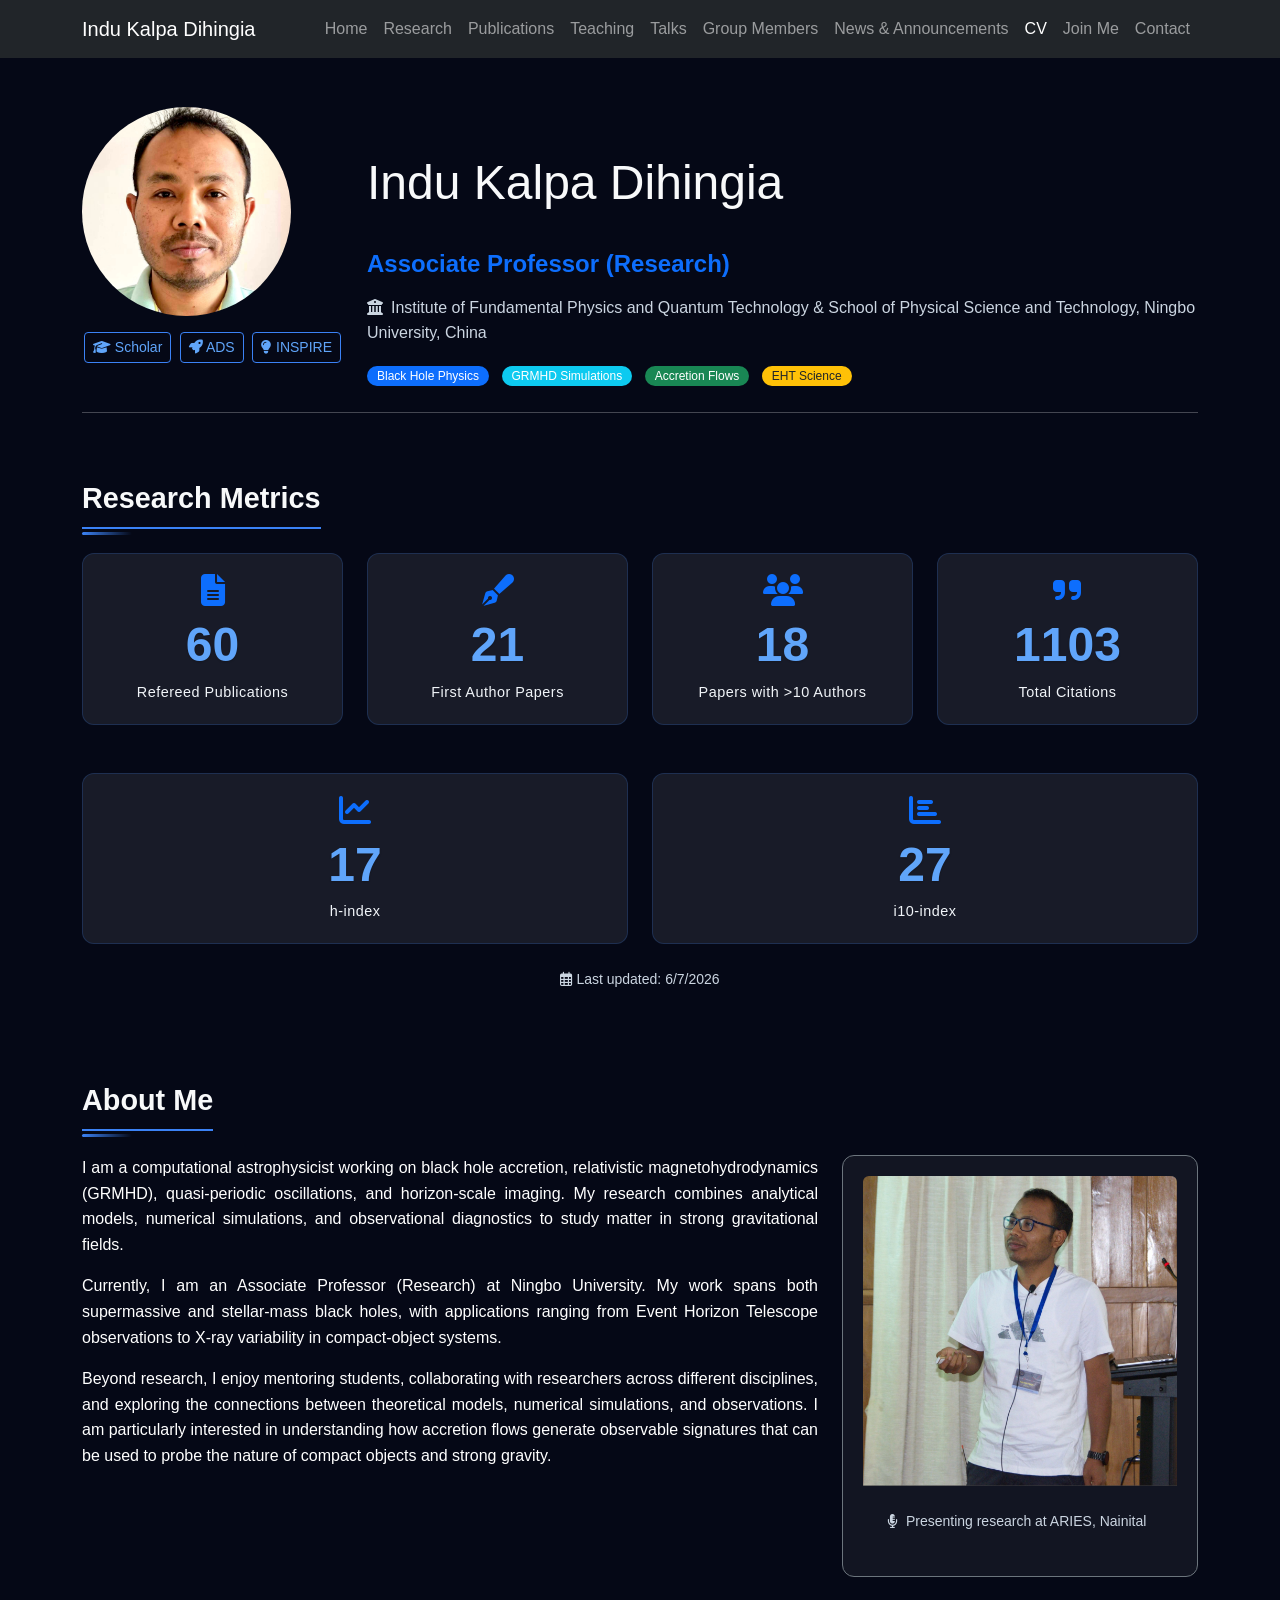
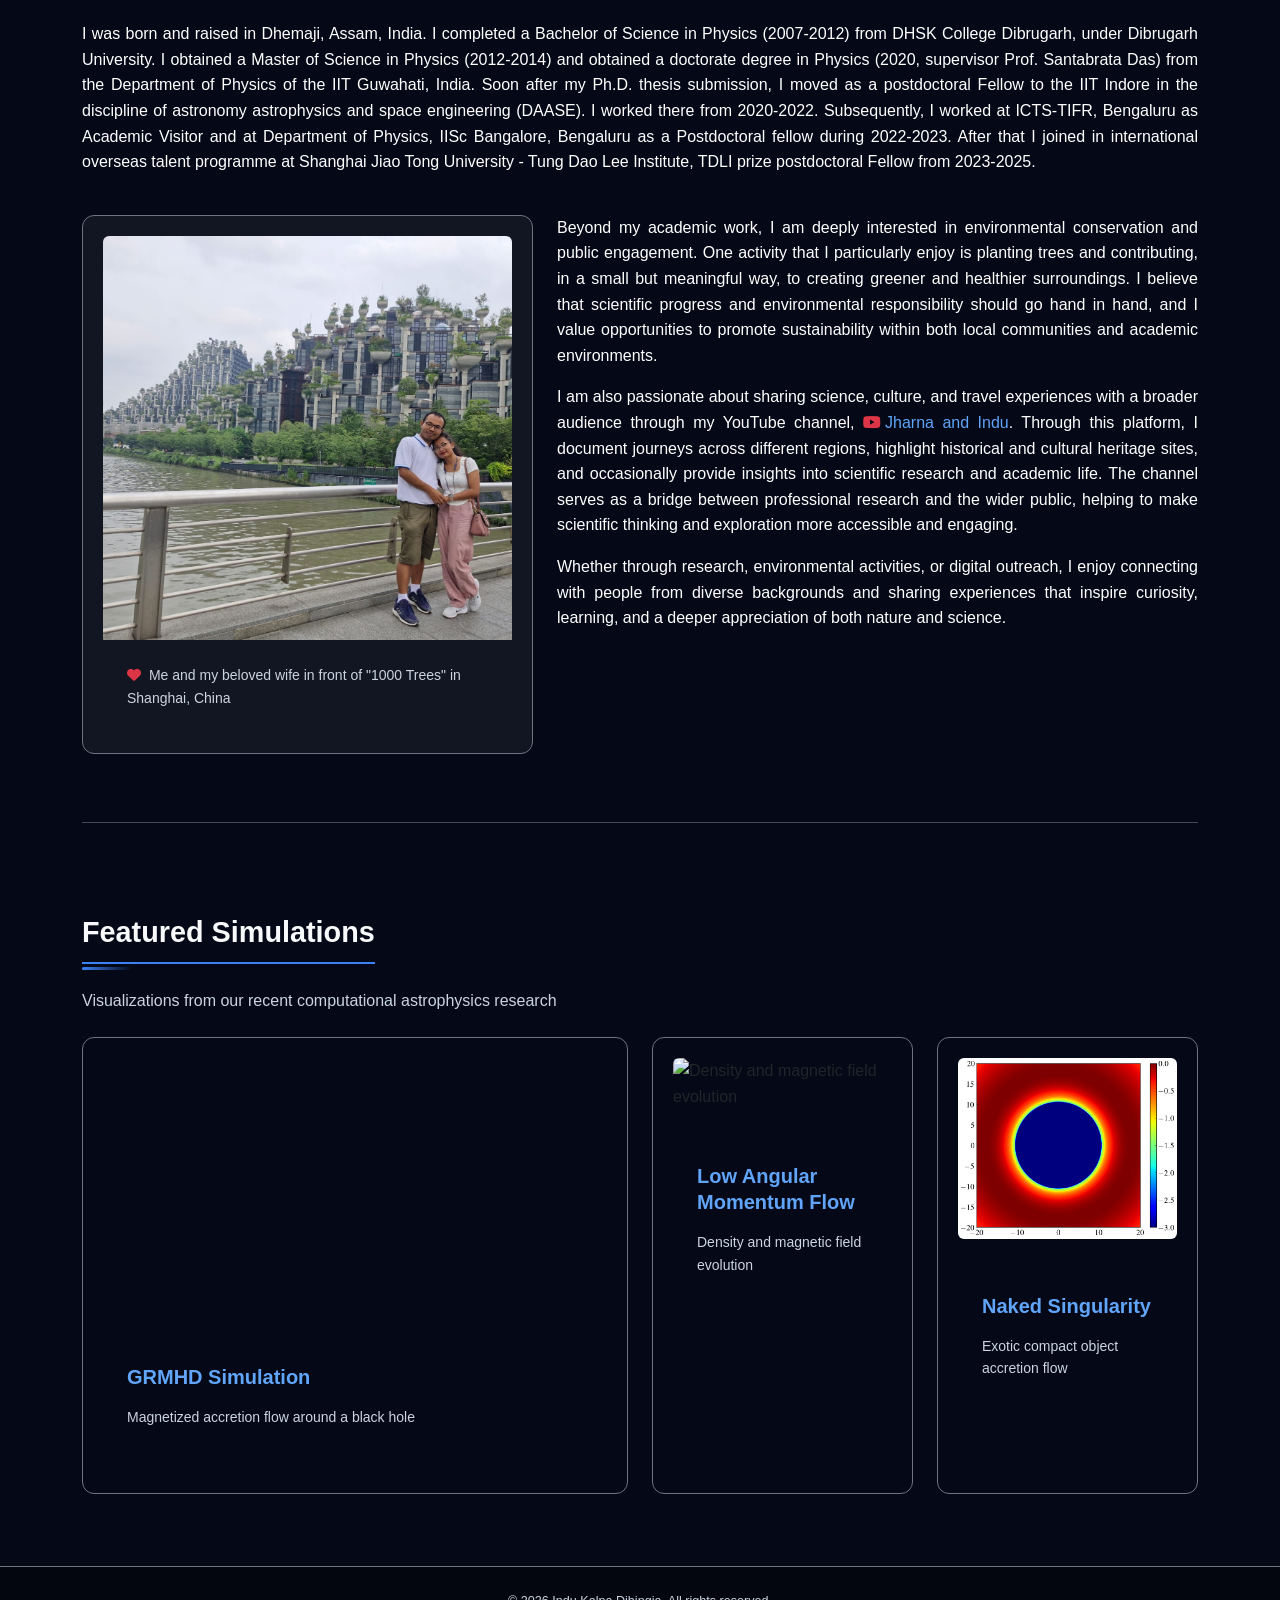
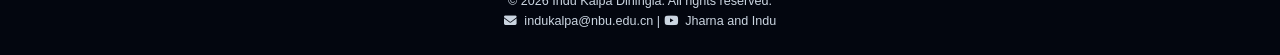
==== index.html @ 4abbda61 "search engines" ====
<!doctype html>
<html lang="en">
    <head>
        <meta charset='utf-8'>
        <meta name='viewport' content='width=device-width,initial-scale=1'>
        <meta name='description' content='Indu Kalpa Dihingia - Associate Professor (Research) at Ningbo University, specializing in black hole accretion, GRMHD simulations, and high-energy astrophysics'>
        <meta name='keywords' content='astrophysics, black holes, GRMHD, accretion, simulations, Ningbo University'>
        <meta name='author' content='Indu Kalpa Dihingia'>
        
        <!-- SEO tags -->
        <meta name="robots" content="index, follow">
        <link rel="canonical" href="https://ikd4638.github.io/">
        
        <link href='https://cdn.jsdelivr.net/npm/bootstrap@5.3.3/dist/css/bootstrap.min.css' rel='stylesheet'>
        <link rel='stylesheet' href='https://cdnjs.cloudflare.com/ajax/libs/font-awesome/6.7.2/css/all.min.css'>
        <link rel='stylesheet' href='css/style.css'>
        <title>Indu Kalpa Dihingia | Astrophysicist</title>
    </head>
<body>

<nav class="navbar navbar-expand-lg navbar-dark bg-dark sticky-top">
    <div class="container">
        <a class="navbar-brand" href="index.html">Indu Kalpa Dihingia</a>
        <button class="navbar-toggler" type="button" data-bs-toggle="collapse" data-bs-target="#navbarNav">
            <span class="navbar-toggler-icon"></span>
        </button>
        <div class="collapse navbar-collapse" id="navbarNav">
            <ul class="navbar-nav ms-auto">
                <li class="nav-item"><a class="nav-link" href="index.html">Home</a></li>
                <li class="nav-item"><a class="nav-link" href="research.html">Research</a></li>
                <li class="nav-item"><a class="nav-link" href="publications.html">Publications</a></li>
                <li class="nav-item"><a class="nav-link" href="teaching.html">Teaching</a></li>
                <li class="nav-item"><a class="nav-link" href="talks.html">Talks</a></li>
                <li class="nav-item"><a class="nav-link" href="group.html">Group Members</a></li>
                <li class="nav-item"><a class="nav-link" href="news.html">News & Announcements</a></li>
                <li class="nav-item"><a class="nav-link active" href="cv.html">CV</a></li>
                <li class="nav-item"><a class="nav-link" href="join.html">Join Me</a></li>
                <li class="nav-item"><a class="nav-link" href="contact.html">Contact</a></li>
            </ul>
        </div>
    </div>
</nav>

<div class="container py-4">
    <!-- Hero/Profile section with improved layout -->
    <div class="row align-items-center g-4">
        <div class="col-lg-3 text-center">
            <img src="images/DP.png" class="img-fluid rounded-circle profile-photo" alt="Indu Kalpa Dihingia">
            <div class="mt-3">
                <a href="https://scholar.google.com/citations?user=0T0tQPYAAAAJ&hl=en" class="btn btn-sm btn-outline-primary me-1" target="_blank">
                    <i class="fas fa-graduation-cap"></i> Scholar
                </a>
                <a href="https://ui.adsabs.harvard.edu/search/fq=%7B!type%3Daqp%20v%3D%24fq_database%7D&fq_database=database%3A%20astronomy&q=author%3A(%22Dihingia%22)&sort=date%20desc%2C%20bibcode%20desc&p_=0" class="btn btn-sm btn-outline-primary me-1" target="_blank">
                    <i class="fas fa-rocket"></i> ADS
                </a>
                <a href="https://inspirehep.net/authors/1900656" class="btn btn-sm btn-outline-primary" target="_blank">
                    <i class="fas fa-lightbulb"></i> INSPIRE
                </a>
            </div>
        </div>
        <div class="col-lg-9">
            <h1 class="display-5">Indu Kalpa Dihingia</h1>
            <h4 class="text-primary mb-3">Associate Professor (Research)</h4>
            <p class="text-muted">
                <i class="fas fa-university me-2"></i>Institute of Fundamental Physics and Quantum Technology & School of Physical Science and Technology, Ningbo University, China
            </p>
            <div class="mt-3">
                <span class="badge bg-primary me-2">Black Hole Physics</span>
                <span class="badge bg-info me-2">GRMHD Simulations</span>
                <span class="badge bg-success me-2">Accretion Flows</span>
                <span class="badge bg-warning text-dark">EHT Science</span>
            </div>
        </div>
    </div>
    
    <hr class="my-4">

    <!-- Research Metrics Section - Professional Cards -->
    <h2 class="section-title">Research Metrics</h2>
    
    <div class="row g-4 mb-5">
        <div class="col-md-6 col-lg-3">
            <div class="metric-card text-center">
                <i class="fas fa-file-alt fa-2x text-primary mb-2"></i>
                <h3 id="pubs" class="mb-1">--</h3>
                <p class="text-muted mb-0">Refereed Publications</p>
            </div>
        </div>
        <div class="col-md-6 col-lg-3">
            <div class="metric-card text-center">
                <i class="fas fa-pen-fancy fa-2x text-primary mb-2"></i>
                <h3 id="firstauthor" class="mb-1">--</h3>
                <p class="text-muted mb-0">First Author Papers</p>
            </div>
        </div>
        <div class="col-md-6 col-lg-3">
            <div class="metric-card text-center">
                <i class="fas fa-users fa-2x text-primary mb-2"></i>
                <h3 id="manyauthors" class="mb-1">--</h3>
                <p class="text-muted mb-0">Papers with &gt;10 Authors</p>
            </div>
        </div>
        <div class="col-md-6 col-lg-3">
            <div class="metric-card text-center">
                <i class="fas fa-quote-right fa-2x text-primary mb-2"></i>
                <h3 id="citations" class="mb-1">--</h3>
                <p class="text-muted mb-0">Total Citations</p>
            </div>
        </div>
    </div>
    
    <div class="row g-4 mb-4">
        <div class="col-md-6">
            <div class="metric-card text-center">
                <i class="fas fa-chart-line fa-2x text-primary mb-2"></i>
                <h3 id="hindex" class="mb-1">--</h3>
                <p class="text-muted mb-0">h-index</p>
            </div>
        </div>
        <div class="col-md-6">
            <div class="metric-card text-center">
                <i class="fas fa-chart-bar fa-2x text-primary mb-2"></i>
                <h3 id="i10index" class="mb-1">--</h3>
                <p class="text-muted mb-0">i10-index</p>
            </div>
        </div>
    </div>

    <p class="text-center text-muted small mb-5">
        <i class="far fa-calendar-alt me-1"></i>Last updated: <span id="lastupdated">--</span>
    </p>

    <!-- About Me Section - Enhanced -->
    <section class="mt-5">
        <h2 class="section-title">About Me</h2>

        <div class="row g-4 align-items-start">
            <div class="col-lg-8">
                <div class="about-text">
                    <p>
                        I am a computational astrophysicist working on black hole accretion, relativistic magnetohydrodynamics (GRMHD), quasi-periodic oscillations, and horizon-scale imaging. My research combines analytical models, numerical simulations, and observational diagnostics to study matter in strong gravitational fields.
                    </p>
                    <p>
                        Currently, I am an Associate Professor (Research) at Ningbo University. My work spans both supermassive and stellar-mass black holes, with applications ranging from Event Horizon Telescope observations to X-ray variability in compact-object systems.
                    </p>
                    <p>
                        Beyond research, I enjoy mentoring students, collaborating with researchers across different disciplines, and exploring the connections between theoretical models, numerical simulations, and observations. I am particularly interested in understanding how accretion flows generate observable signatures that can be used to probe the nature of compact objects and strong gravity.
                    </p>
                </div>
            </div>
            <div class="col-lg-4">
                <div class="card border-secondary h-100">
                    <img src="images/About-me-1.png" class="card-img-top rounded-top" alt="Presenting research at ARIES, Nainital" style="border-radius: 12px 12px 0 0;">
                    <div class="card-body">
                        <p class="card-text small text-muted mb-0">
                            <i class="fas fa-microphone-alt me-1"></i> Presenting research at ARIES, Nainital
                        </p>
                    </div>
                </div>
            </div>
        </div>

        <div class="about-text mt-4">
            <p>
                I was born and raised in Dhemaji, Assam, India. I completed a Bachelor of Science in Physics (2007-2012) from DHSK College Dibrugarh, under Dibrugarh University. I obtained a Master of Science in Physics (2012-2014) and obtained a doctorate degree in Physics (2020, supervisor Prof. Santabrata Das) from the Department of Physics of the IIT Guwahati, India.
                Soon after my Ph.D. thesis submission, I moved as a postdoctoral Fellow to the IIT Indore in the discipline of astronomy astrophysics and space engineering (DAASE). I worked there from 2020-2022. Subsequently, I worked at ICTS-TIFR, Bengaluru as Academic Visitor and at Department of Physics, IISc Bangalore, Bengaluru as a Postdoctoral fellow during 2022-2023.
                After that I joined in international overseas talent programme at Shanghai Jiao Tong University - Tung Dao Lee Institute, TDLI prize postdoctoral Fellow from 2023-2025.
            </p>
        </div>

        <div class="row g-4 align-items-start mt-3">
            <div class="col-lg-5">
                <div class="card border-secondary">
                    <img src="images/About-me-2.jpeg" class="card-img-top rounded-top" alt="Me and my Ex. Girlfriend in Shanghai" style="border-radius: 12px 12px 0 0;">
                    <div class="card-body">
                        <p class="card-text small text-muted mb-0">
                            <i class="fas fa-heart text-danger me-1"></i> Me and my beloved wife in front of "1000 Trees" in Shanghai, China
                        </p>
                    </div>
                </div>
            </div>
            <div class="col-lg-7">
                <div class="about-text">
                    <p>
                        Beyond my academic work, I am deeply interested in environmental conservation and public engagement. One activity that I particularly enjoy is planting trees and contributing, in a small but meaningful way, to creating greener and healthier surroundings. I believe that scientific progress and environmental responsibility should go hand in hand, and I value opportunities to promote sustainability within both local communities and academic environments.
                    </p>
                    <p>
                        I am also passionate about sharing science, culture, and travel experiences with a broader audience through my YouTube channel, <a href="https://www.youtube.com/@jharnakalpa" target="_blank" class="text-decoration-none"><i class="fab fa-youtube text-danger me-1"></i>Jharna and Indu</a>.
                        Through this platform, I document journeys across different regions, highlight historical and cultural heritage sites, and occasionally provide insights into scientific research and academic life. The channel serves as a bridge between professional research and the wider public, helping to make scientific thinking and exploration more accessible and engaging.
                    </p>
                    <p>
                    Whether through research, environmental activities, or digital outreach, I enjoy connecting with people from diverse backgrounds and sharing experiences that inspire curiosity, learning, and a deeper appreciation of both nature and science.
                    </p>
                </div>
            </div>
        </div>
        
    </section>

    <hr class="my-5">

    <!-- Featured Simulations Section - Enhanced -->
    <h2 class="section-title">Featured Simulations</h2>
    <p class="text-muted mb-4">Visualizations from our recent computational astrophysics research</p>

    <div class="row g-4">
        <div class="col-lg-6">
            <div class="card bg-transparent border-secondary h-100">
                <video autoplay muted loop playsinline class="card-img-top rounded" style="border-radius: 12px 12px 0 0;">
                    <source src="movies/movie1.mp4" type="video/mp4">
                    Your browser does not support the video tag.
                </video>
                <div class="card-body">
                    <h5 class="card-title text-primary">GRMHD Simulation</h5>
                    <p class="card-text small text-muted">Magnetized accretion flow around a black hole</p>
                </div>
            </div>
        </div>

        <div class="col-lg-3 col-md-6">
            <div class="card bg-transparent border-secondary h-100">
                <img src="movies/movie2.gif" class="card-img-top rounded" alt="Density and magnetic field evolution" style="border-radius: 12px 12px 0 0;">
                <div class="card-body">
                    <h5 class="card-title text-info">Low Angular Momentum Flow</h5>
                    <p class="card-text small text-muted">Density and magnetic field evolution</p>
                </div>
            </div>
        </div>

        <div class="col-lg-3 col-md-6">
            <div class="card bg-transparent border-secondary h-100">
                <img src="movies/movie3.gif" class="card-img-top rounded" alt="Accretion flow around naked singularity" style="border-radius: 12px 12px 0 0;">
                <div class="card-body">
                    <h5 class="card-title text-warning">Naked Singularity</h5>
                    <p class="card-text small text-muted">Exotic compact object accretion flow</p>
                </div>
            </div>
        </div>
    </div>
</div>

<!-- Footer -->
<footer class="text-center py-4 mt-5 border-top border-secondary">
    <div class="container">
        <p class="text-muted small mb-0">
            &copy; <span id="current-year"></span> Indu Kalpa Dihingia. All rights reserved.
        </p>
        <p class="text-muted small mb-0">
            <i class="fas fa-envelope me-1"></i> indukalpa@nbu.edu.cn |
            <i class="fab fa-youtube me-1"></i> <a href="https://www.youtube.com/@jharnakalpa" class="text-muted text-decoration-none" target="_blank">Jharna and Indu</a>
        </p>
    </div>
</footer>

<script src="https://cdn.jsdelivr.net/npm/bootstrap@5.3.3/dist/js/bootstrap.bundle.min.js"></script>
<script src="js/main.js"></script>

<script>
    // Set current year in footer
    document.getElementById('current-year').textContent = new Date().getFullYear();
</script>

</body>
</html>
---- css/style.css ----
/* Base styles */
body {
    background: #050816;
    color: white;
    font-family: -apple-system, BlinkMacSystemFont, 'Segoe UI', Roboto, Oxygen, Ubuntu, sans-serif;
    line-height: 1.6;
    margin: 0;
    padding: 0;
}

/* ============================================ */
/* HOMEPAGE IMPROVEMENTS */
/* ============================================ */

/* Section titles */
.section-title {
    font-size: 1.8rem;
    margin-bottom: 1.5rem;
    position: relative;
    display: inline-block;
}

.section-title:after {
    content: '';
    position: absolute;
    bottom: -8px;
    left: 0;
    width: 50px;
    height: 3px;
    background: linear-gradient(90deg, #3b82f6, transparent);
    border-radius: 3px;
}

/* Sticky navbar */
.sticky-top {
    backdrop-filter: blur(10px);
}

/* Card improvements for homepage */
.card {
    transition: all 0.3s ease;
    overflow: hidden;
}

.card:hover {
    transform: translateY(-5px);
    box-shadow: 0 10px 30px rgba(0, 0, 0, 0.3);
}

.card-img-top {
    transition: transform 0.3s ease;
}

.card:hover .card-img-top {
    transform: scale(1.02);
}

/* Button improvements */
.btn-outline-primary {
    border-color: #3b82f6;
    color: #60a5fa;
}

.btn-outline-primary:hover {
    background-color: #3b82f6;
    border-color: #3b82f6;
    color: white;
}

/* Badge styling */
.badge {
    font-size: 0.75rem;
    padding: 6px 12px;
    border-radius: 20px;
}

/* Footer */
footer {
    background: rgba(0, 0, 0, 0.3);
}

footer a:hover {
    color: #60a5fa !important;
}

/* Improved text justification */
.about-text {
    text-align: justify;
    text-justify: inter-word; /* Better word spacing for justification */
    hyphens: auto; /* Allows hyphenation for better justification */
    word-spacing: normal;
    letter-spacing: normal;
}

/* Alternative: For better readability on web, consider using 'auto' instead of justify */
/* .about-text {
    text-align: left;
    max-width: 65ch;
    margin-left: auto;
    margin-right: auto;
} */

/* Figure captions */
figcaption {
    font-size: 0.9rem;
    color: #d0d0d0;
    font-style: italic;
    text-align: center;
    margin-top: 8px;
}

/* Media elements */
video, img {
    border-radius: 8px;
    max-width: 100%;
    height: auto;
    display: block; /* Prevents inline spacing issues */
}

/* Profile photo */
.profile-photo {
    width: 280px;
    max-width: 80%;
    border-radius: 50%; /* Makes it circular - change to 8px for rounded corners */
    object-fit: cover;
    aspect-ratio: 1 / 1;
}

/* Timeline styles - Enhanced */
.timeline {
    border-left: 3px solid #3b82f6; /* Blue accent instead of gray */
    margin-left: 30px;
    padding-left: 30px;
    position: relative;
}

.timeline-item {
    position: relative;
    margin-bottom: 40px;
}

.timeline-item::before {
    content: "";
    position: absolute;
    left: -39px;
    top: 6px;
    width: 14px;
    height: 14px;
    border-radius: 50%;
    background: #3b82f6; /* Matching accent color */
    border: 2px solid #050816;
    box-shadow: 0 0 0 2px #3b82f6;
    transition: all 0.3s ease;
}

.timeline-item:hover::before {
    transform: scale(1.2);
    background: #60a5fa;
}

.timeline-year {
    font-size: 1.4rem;
    font-weight: bold;
    color: #60a5fa; /* Brighter blue for visibility */
    margin-bottom: 12px;
    font-family: monospace;
}

.timeline-entry {
    margin-bottom: 20px;
    padding: 12px;
    background: rgba(255, 255, 255, 0.03);
    border-radius: 8px;
    transition: all 0.3s ease;
}

.timeline-entry:hover {
    background: rgba(255, 255, 255, 0.06);
    transform: translateX(5px);
}

.timeline-entry em {
    font-size: 1.05rem;
    color: #cbd5e1;
    font-style: italic;
}

.timeline-entry strong {
    display: block;
    color: #f1f5f9;
    font-weight: 600;
    margin-bottom: 5px;
    font-size: 1rem;
}

/* Additional useful styles */

/* Headings */
h1, h2, h3, h4, h5, h6 {
    color: #f8f9fa;
    margin-top: 1.5em;
    margin-bottom: 0.5em;
    font-weight: 600;
    line-height: 1.3;
}

h1 { font-size: 2.5rem; }
h2 {
    font-size: 2rem;
    border-bottom: 2px solid #3b82f6;
    padding-bottom: 10px;
    display: inline-block;
}
h3 { font-size: 1.5rem; }

/* Links */
a {
    color: #60a5fa;
    text-decoration: none;
    transition: color 0.3s ease;
}

a:hover {
    color: #93c5fd;
    text-decoration: underline;
}

/* Buttons */
.button, button {
    background: linear-gradient(135deg, #3b82f6, #2563eb);
    color: white;
    border: none;
    padding: 10px 24px;
    border-radius: 6px;
    cursor: pointer;
    font-size: 1rem;
    font-weight: 500;
    transition: all 0.3s ease;
}

.button:hover, button:hover {
    transform: translateY(-2px);
    box-shadow: 0 4px 12px rgba(59, 130, 246, 0.3);
}

/* Cards / Paper entries */
.card, .paper-entry {
    background: rgba(255, 255, 255, 0.05);
    border-radius: 12px;
    padding: 20px;
    margin-bottom: 20px;
    transition: all 0.3s ease;
    border: 1px solid rgba(255, 255, 255, 0.1);
}

.card:hover, .paper-entry:hover {
    background: rgba(255, 255, 255, 0.08);
    transform: translateY(-3px);
    box-shadow: 0 8px 24px rgba(0, 0, 0, 0.3);
}

/* Grid layouts */
.grid {
    display: grid;
    grid-template-columns: repeat(auto-fit, minmax(300px, 1fr));
    gap: 24px;
    margin: 24px 0;
}

/* Responsive design */
@media (max-width: 768px) {
    body {
        font-size: 16px;
    }
    
    .timeline {
        margin-left: 20px;
        padding-left: 20px;
    }
    
    .timeline-item::before {
        left: -29px;
    }
    
    h1 { font-size: 2rem; }
    h2 { font-size: 1.5rem; }
    h3 { font-size: 1.25rem; }
    
    .grid {
        grid-template-columns: 1fr;
        gap: 16px;
    }
}

/* Code blocks */
code, pre {
    background: rgba(0, 0, 0, 0.3);
    border-radius: 6px;
    font-family: 'Courier New', monospace;
}

pre {
    padding: 16px;
    overflow-x: auto;
}

/* Smooth scrolling */
html {
    scroll-behavior: smooth;
}

/* Selection color */
::selection {
    background: #3b82f6;
    color: white;
}

/* Scrollbar styling */
::-webkit-scrollbar {
    width: 10px;
    height: 10px;
}

::-webkit-scrollbar-track {
    background: #1e293b;
}

::-webkit-scrollbar-thumb {
    background: #3b82f6;
    border-radius: 5px;
}

::-webkit-scrollbar-thumb:hover {
    background: #60a5fa;
}

//* ============================================ */
/* CONTACT PAGE CARD STYLES - OPTIMAL SOLUTION */
/* ============================================ */

/* Card base styling */
.card {
    background: rgba(255, 255, 255, 0.05);
    border: 1px solid rgba(255, 255, 255, 0.1);
    border-radius: 12px;
    transition: transform 0.3s ease, box-shadow 0.3s ease;
}

.card:hover {
    transform: translateY(-5px);
    box-shadow: 0 10px 30px rgba(0, 0, 0, 0.3);
}

/* Card text colors */
.card-body {
    color: #e2e8f0;
    padding: 1.5rem;
}

.card-body strong {
    color: #ffffff;
    font-weight: 600;
}

/* Card titles */
.card-title {
    color: #60a5fa !important;
    margin-bottom: 1rem;
    font-size: 1.25rem;
    font-weight: 600;
}

/* Address styling */
.card-body address {
    color: #e2e8f0;
    font-style: normal;
    line-height: 1.8;
    margin-bottom: 0;
}

/* Email links */
.card-body a:not(.btn) {
    color: #60a5fa;
    word-break: break-all;
    text-decoration: none;
    transition: color 0.3s ease;
}

.card-body a:not(.btn):hover {
    color: #93c5fd;
    text-decoration: underline;
}

/* Alert/office hours styling */
.alert {
    background: rgba(30, 41, 59, 0.5);
    border: 1px solid rgba(59, 130, 246, 0.3);
    border-radius: 12px;
    color: #cbd5e1;
}

.alert h6 {
    color: #60a5fa;
    margin-bottom: 8px;
}

/* Remove bg-dark class interference if accidentally added */
.card.bg-dark,
.card.bg-dark .card-body {
    background: transparent;
}

/* Responsive adjustments */
@media (max-width: 768px) {
    .card-body {
        padding: 1rem;
    }
    
    .card-title {
        font-size: 1.1rem;
    }
}

/* ============================================ */
/* PUBLICATIONS PAGE IMPROVEMENTS */
/* ============================================ */

/* Compact paper entries */
.paper-entry {
    background: rgba(255, 255, 255, 0.03);
    border-radius: 10px;
    padding: 15px 20px;
    margin-bottom: 12px;
    transition: all 0.2s ease;
    border: 1px solid rgba(255, 255, 255, 0.05);
}

.paper-entry:hover {
    background: rgba(255, 255, 255, 0.06);
    transform: translateX(4px);
    border-color: rgba(59, 130, 246, 0.3);
}

/* Badge styling */
.badge {
    font-weight: 500;
    padding: 4px 10px;
    font-size: 0.75rem;
    border-radius: 20px;
}

.badge-primary {
    background: #3b82f6;
}

.badge-info {
    background: #06b6d4;
}

.badge-warning {
    background: #f59e0b;
    color: #1e293b;
}

.badge-success {
    background: #10b981;
}

.badge-secondary {
    background: #475569;
}

/* Metric cards */
.metric-card {
    background: rgba(255, 255, 255, 0.03);
    border-radius: 10px;
    padding: 15px;
    text-align: center;
    transition: all 0.3s ease;
    border: 1px solid rgba(255, 255, 255, 0.05);
}

.metric-card:hover {
    background: rgba(255, 255, 255, 0.06);
    transform: translateY(-3px);
}

.metric-card h3 {
    font-size: 2rem;
    font-weight: bold;
    color: #60a5fa;
    margin-bottom: 5px;
    margin-top: 0;
}

/* Author and journal text */
.authors {
    color: #cbd5e1;
    font-size: 0.9rem;
    line-height: 1.4;
}

.journal {
    color: #94a3b8;
    font-size: 0.85rem;
    font-style: italic;
}

/* Search input */
.form-control:focus {
    border-color: #3b82f6;
    box-shadow: 0 0 0 0.2rem rgba(59, 130, 246, 0.25);
    outline: none;
}

/* Button group improvements */
.btn-group .btn-primary {
    background: rgba(59, 130, 246, 0.2);
    border: 1px solid rgba(59, 130, 246, 0.3);
    color: #60a5fa;
}

.btn-group .btn-primary.active {
    background: #3b82f6;
    border-color: #3b82f6;
    color: white;
}

.btn-group .btn-primary:hover {
    background: #2563eb;
    color: white;
}

.btn-outline-secondary {
    border-color: #475569;
    color: #94a3b8;
}

.btn-outline-secondary.active {
    background: #475569;
    border-color: #475569;
    color: white;
}

.btn-outline-secondary:hover {
    background: #334155;
    border-color: #334155;
    color: white;
}

/* Responsive adjustments */
@media (max-width: 768px) {
    .paper-entry {
        padding: 12px 15px;
    }
    
    .metric-card h3 {
        font-size: 1.5rem;
    }
    
    .btn-group {
        width: 100%;
        margin-bottom: 10px;
    }
    
    .btn-group .btn {
        font-size: 0.8rem;
        padding: 6px 10px;
    }
    
    .paper-entry h5 {
        font-size: 0.95rem;
    }
    
    .authors, .journal {
        font-size: 0.8rem;
    }
}

/* Hover effect for paper titles */
.hover-primary:hover {
    color: #60a5fa !important;
}
/* ============================================ */
/* METRICS CARDS STYLES */
/* ============================================ */

/* Metrics counter styling */
#pubs, #firstauthor, #manyauthors, #citations, #hindex, #i10index {
    font-size: 3rem;
    font-weight: bold;
    color: #60a5fa;
    margin-bottom: 10px;
}

.metric-card {
    text-align: center;
    padding: 20px;
    background: rgba(255, 255, 255, 0.03);
    border-radius: 12px;
    transition: all 0.3s ease;
}

.metric-card:hover {
    background: rgba(255, 255, 255, 0.06);
    transform: translateY(-3px);
}

/* ============================================ */
/* FOOTER STYLES (if needed) */
/* ============================================ */

footer {
    background: rgba(0, 0, 0, 0.3);
    padding: 20px 0;
    margin-top: 40px;
    text-align: center;
    color: #94a3b8;
    font-size: 0.9rem;
}

/* ============================================ */
/* UTILITY CLASSES */
/* ============================================ */

.mt-1 { margin-top: 0.25rem; }
.mt-2 { margin-top: 0.5rem; }
.mt-3 { margin-top: 1rem; }
.mt-4 { margin-top: 1.5rem; }
.mt-5 { margin-top: 2rem; }

.mb-1 { margin-bottom: 0.25rem; }
.mb-2 { margin-bottom: 0.5rem; }
.mb-3 { margin-bottom: 1rem; }
.mb-4 { margin-bottom: 1.5rem; }
.mb-5 { margin-bottom: 2rem; }

.text-center { text-align: center; }
.text-left { text-align: left; }
.text-right { text-align: right; }

.w-100 { width: 100%; }

/* Responsive font sizes for metrics */
@media (max-width: 768px) {
    #pubs, #firstauthor, #manyauthors, #citations, #hindex, #i10index {
        font-size: 2rem;
    }
    
    .btn-outline-primary, .btn-danger {
        font-size: 0.9rem;
        padding: 8px 12px;
    }
    
    .card-title {
        font-size: 1.1rem;
    }
}

/* Print styles (optional) */
@media print {
    body {
        background: white;
        color: black;
    }
    
    .card, .paper-entry {
        background: white;
        border: 1px solid #ddd;
        page-break-inside: avoid;
    }
    
    a {
        color: black;
        text-decoration: underline;
    }
    
    .btn, button {
        display: none;
    }
}
/* ============================================ */
/* METRICS CARDS - OPTIMAL VISIBILITY */
/* ============================================ */
/* This section is safe to add - no conflicts with existing styles */

.metric-card {
    background: rgba(255, 255, 255, 0.08);
    border-radius: 12px;
    padding: 20px 15px;
    text-align: center;
    transition: all 0.3s ease;
    border: 1px solid rgba(59, 130, 246, 0.2);
}

.metric-card:hover {
    background: rgba(255, 255, 255, 0.12);
    transform: translateY(-3px);
    border-color: rgba(59, 130, 246, 0.4);
}

.metric-card h3 {
    font-size: 2.2rem;
    font-weight: bold;
    color: #60a5fa !important;  /* Added !important to override any generic h3 rules */
    margin-bottom: 8px;
    margin-top: 0;
    text-shadow: 0 1px 2px rgba(0,0,0,0.2);
}

.metric-card p {
    color: #f1f5f9 !important;  /* Added !important for guaranteed visibility */
    margin-bottom: 0;
    font-size: 0.9rem;
    font-weight: 500;
    letter-spacing: 0.5px;
}

/* Responsive */
@media (max-width: 768px) {
    .metric-card h3 {
        font-size: 1.6rem;
    }
    .metric-card p {
        font-size: 0.8rem;
    }
}
.text-muted {
    color: #cbd5e1 !important;
}
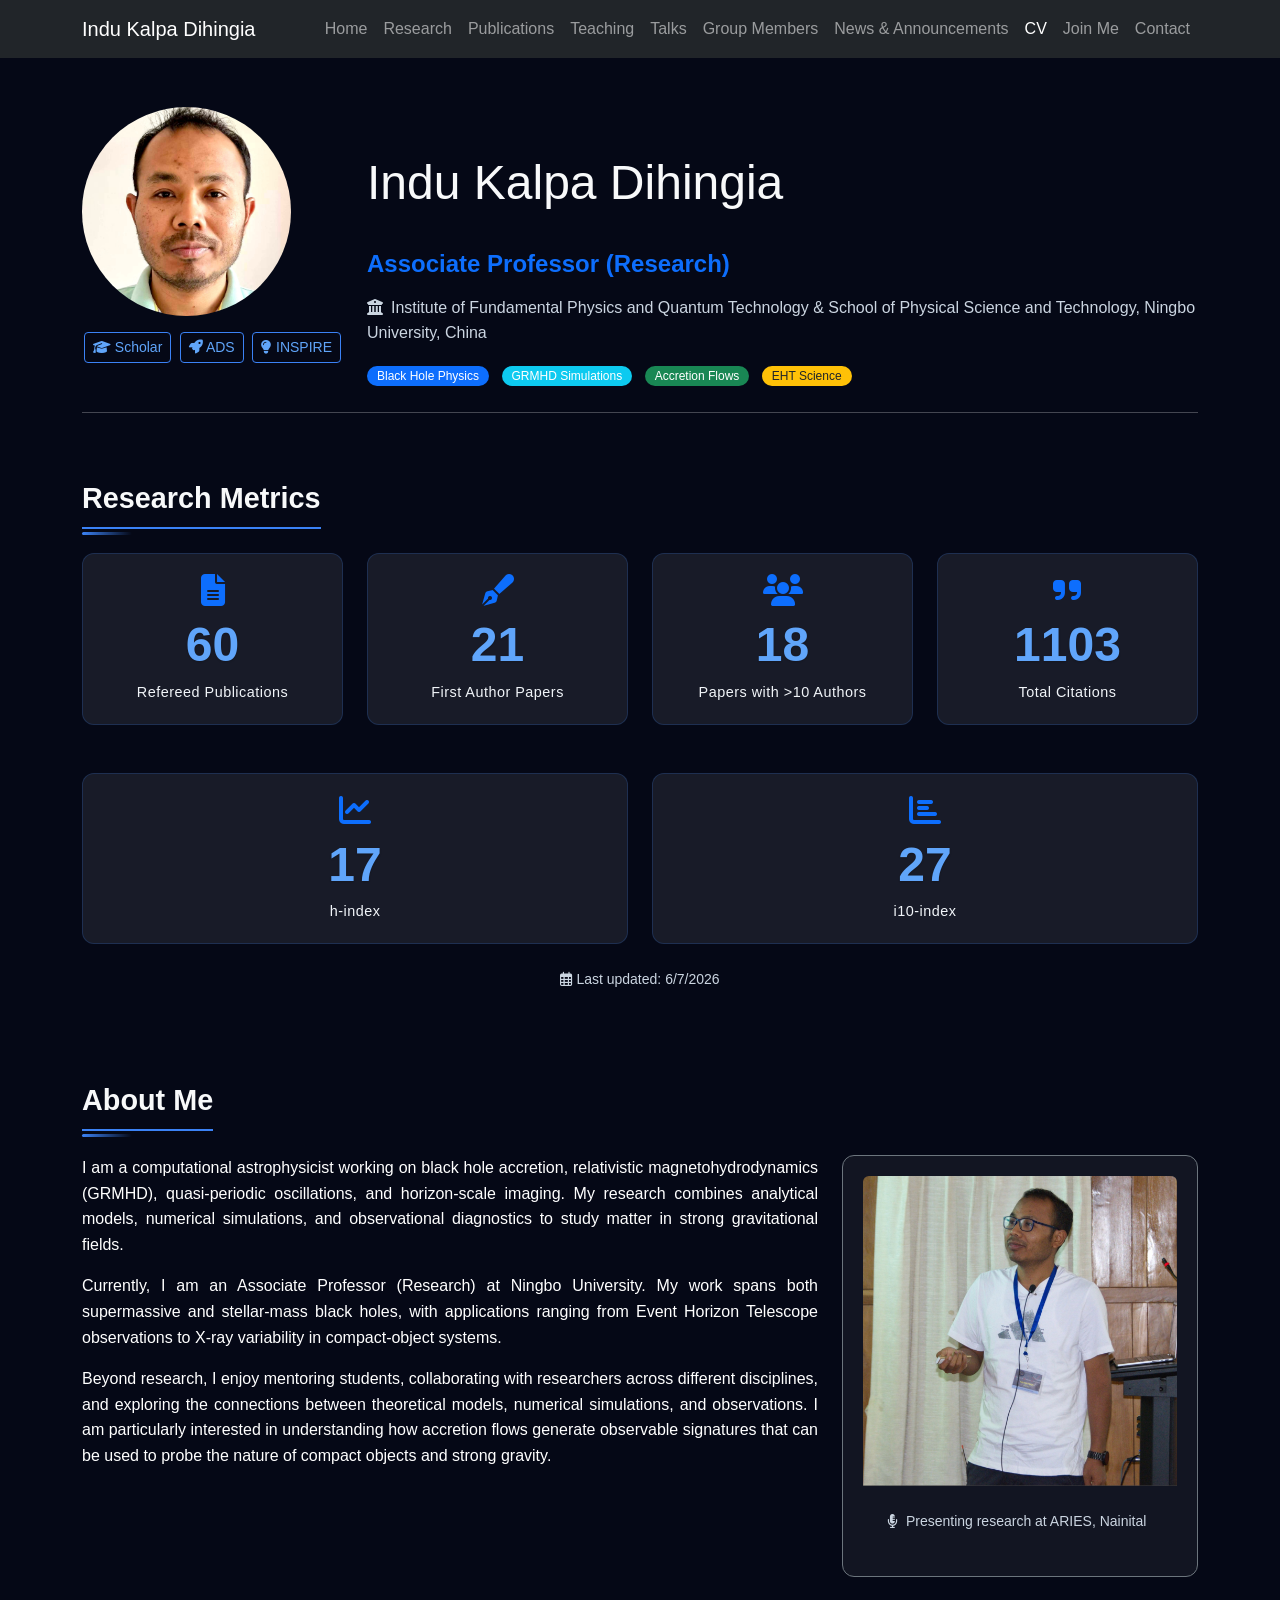
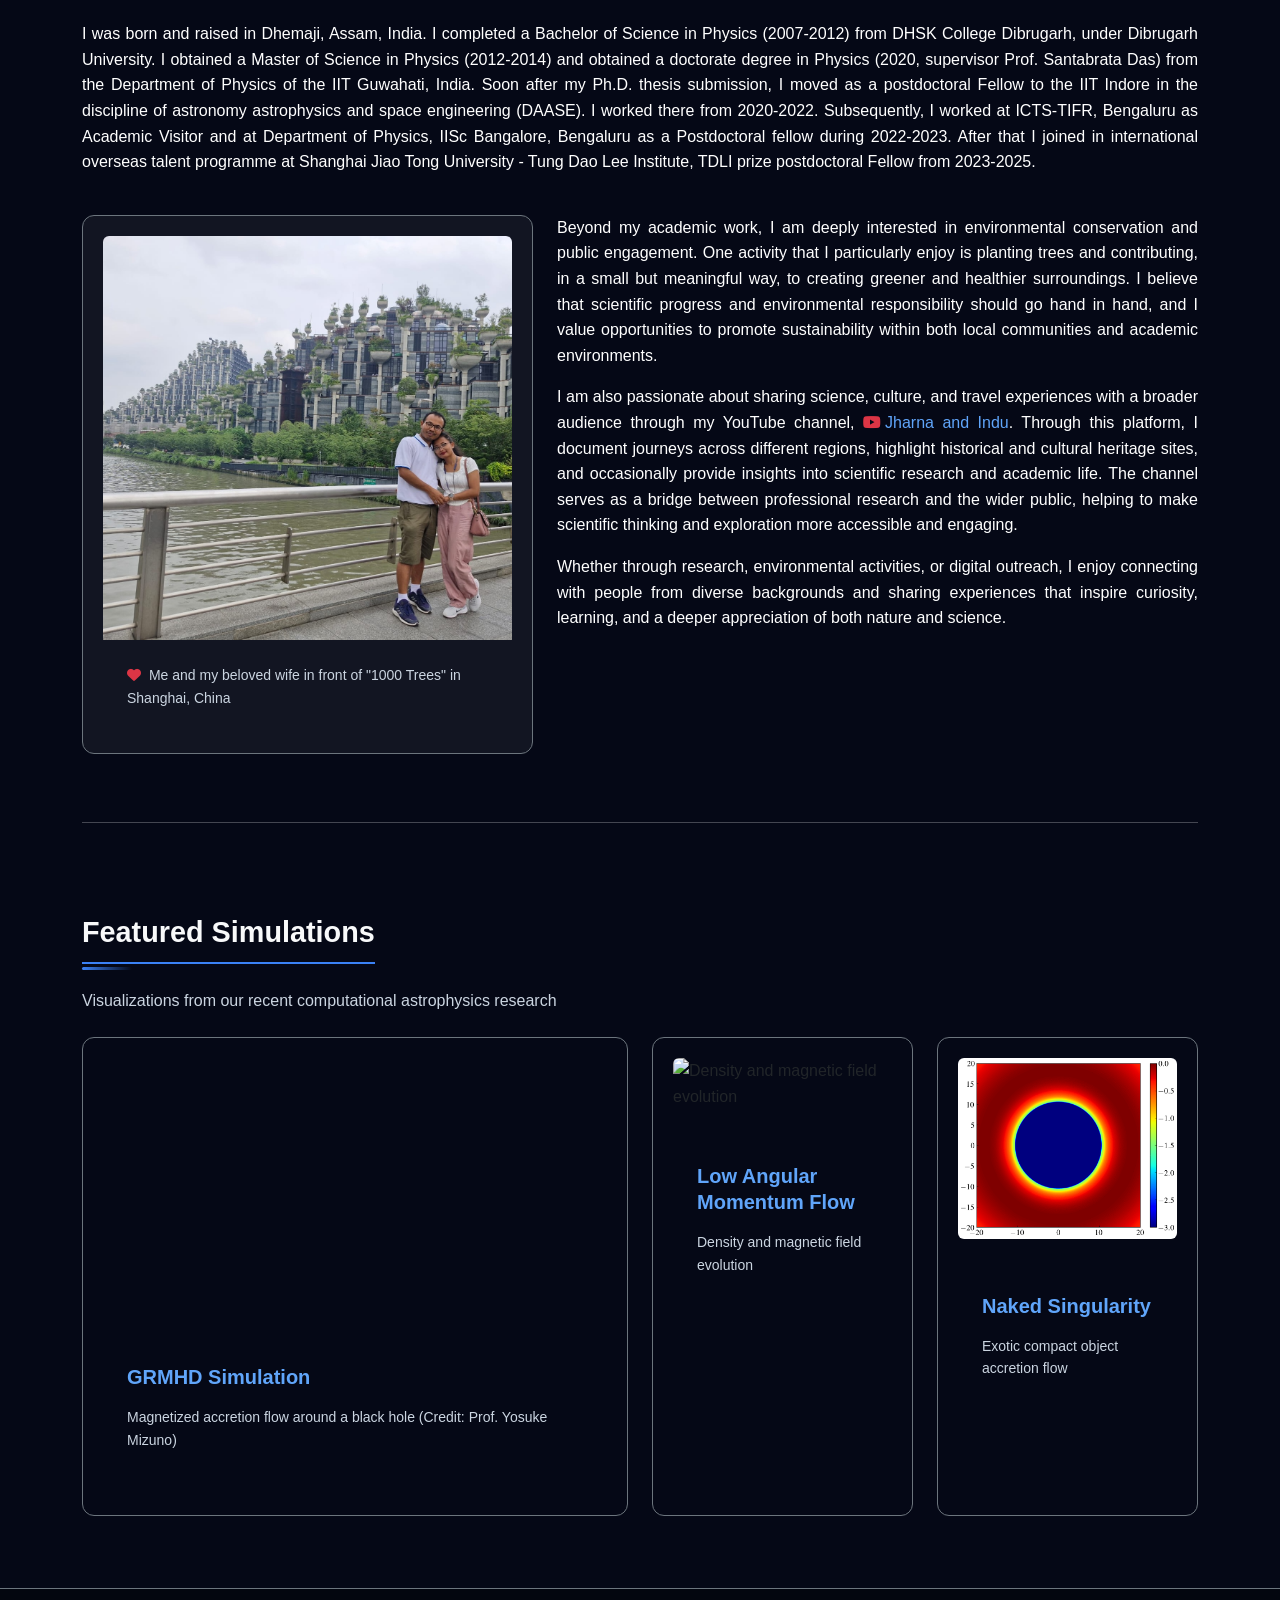
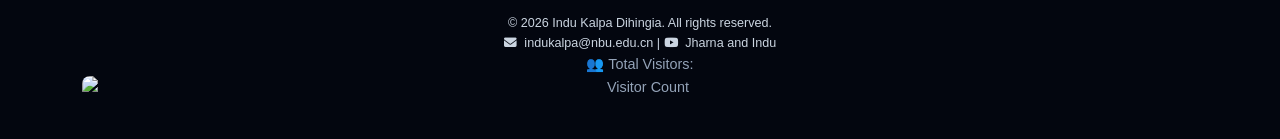
==== commit b3ec917e: "counter" ====
--- a/index.html
+++ b/index.html
@@ -212,7 +212,7 @@
                 </video>
                 <div class="card-body">
                     <h5 class="card-title text-primary">GRMHD Simulation</h5>
-                    <p class="card-text small text-muted">Magnetized accretion flow around a black hole</p>
+                    <p class="card-text small text-muted">Magnetized accretion flow around a black hole (Credit: Prof. Yosuke Mizuno)</p>
                 </div>
             </div>
         </div>
@@ -249,6 +249,13 @@
             <i class="fas fa-envelope me-1"></i> indukalpa@nbu.edu.cn |
             <i class="fab fa-youtube me-1"></i> <a href="https://www.youtube.com/@jharnakalpa" class="text-muted text-decoration-none" target="_blank">Jharna and Indu</a>
         </p>
+        <p>
+        <span>
+            👥 Total Visitors:
+            <img src="https://visitor-badge.laobi.icu/badge?page_id=ikd4638"
+                 alt="Visitor Count">
+        </span>
+        <p>
     </div>
 </footer>
 
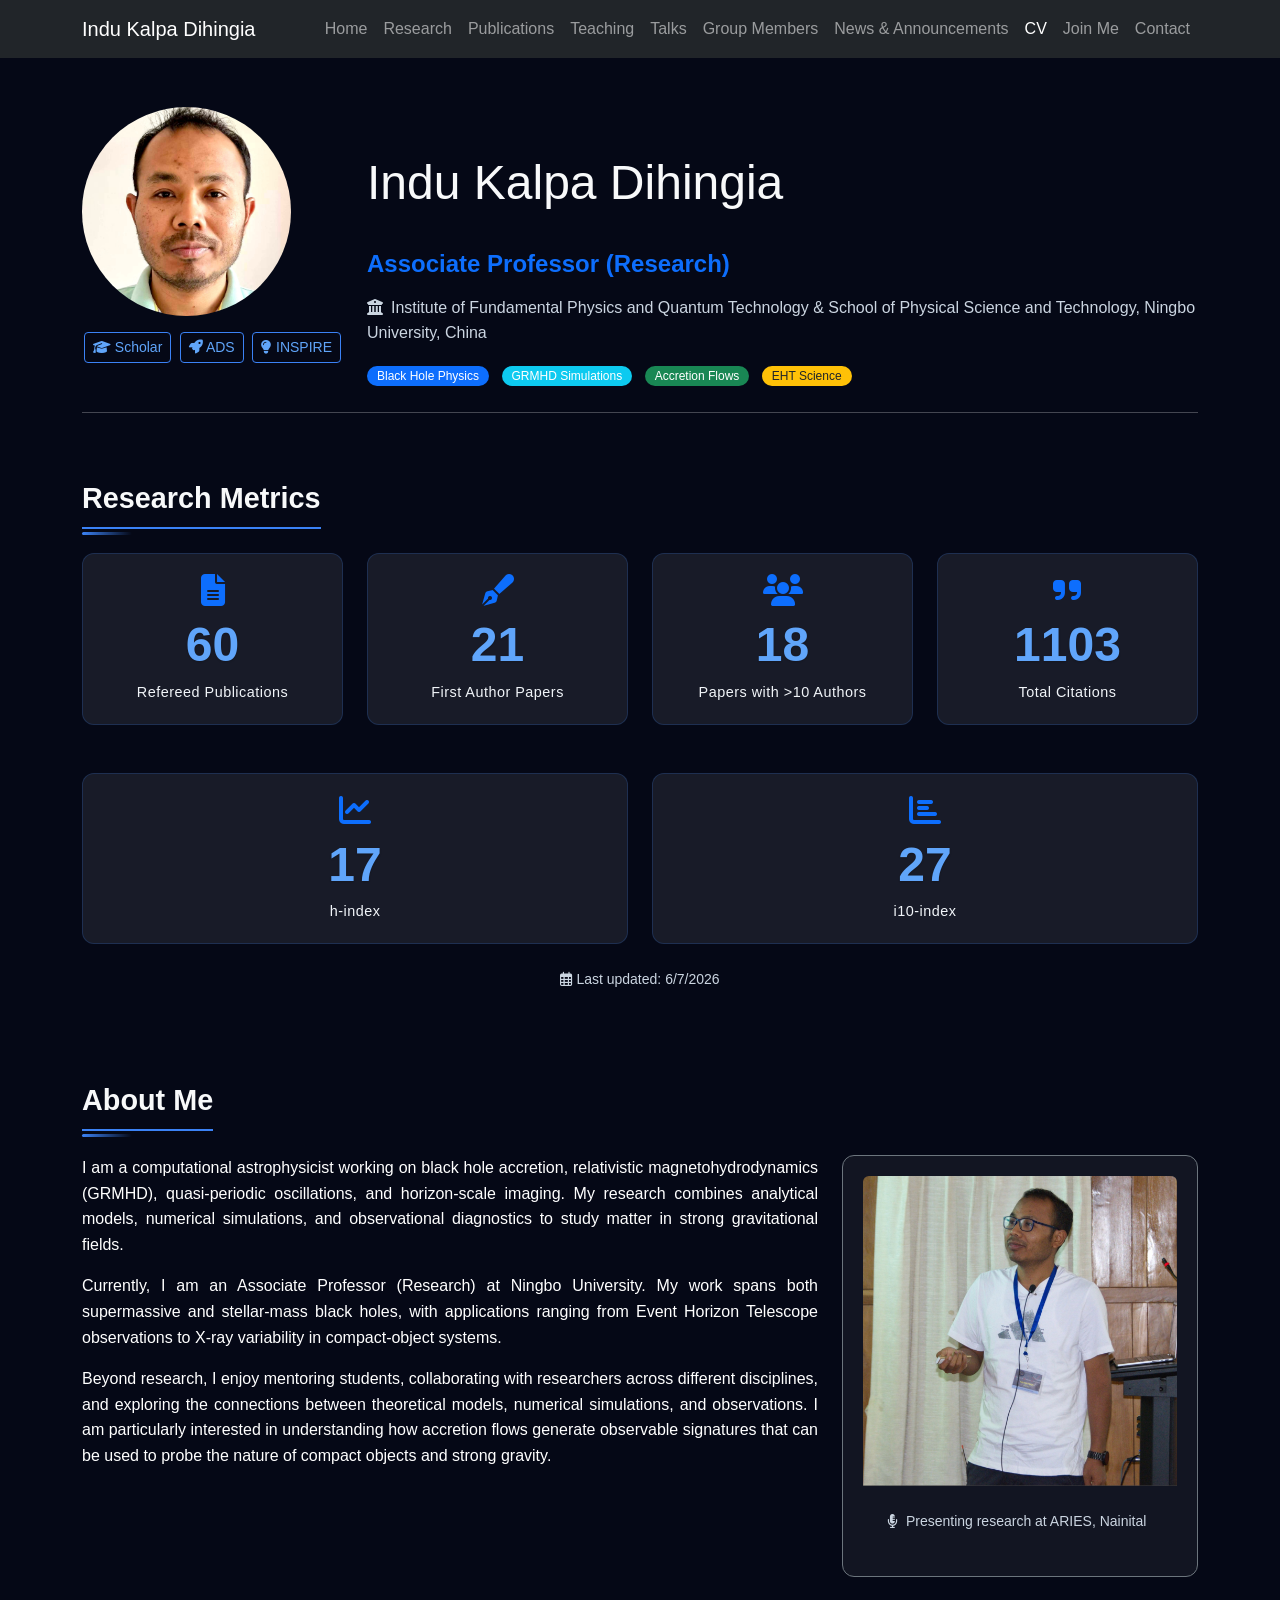
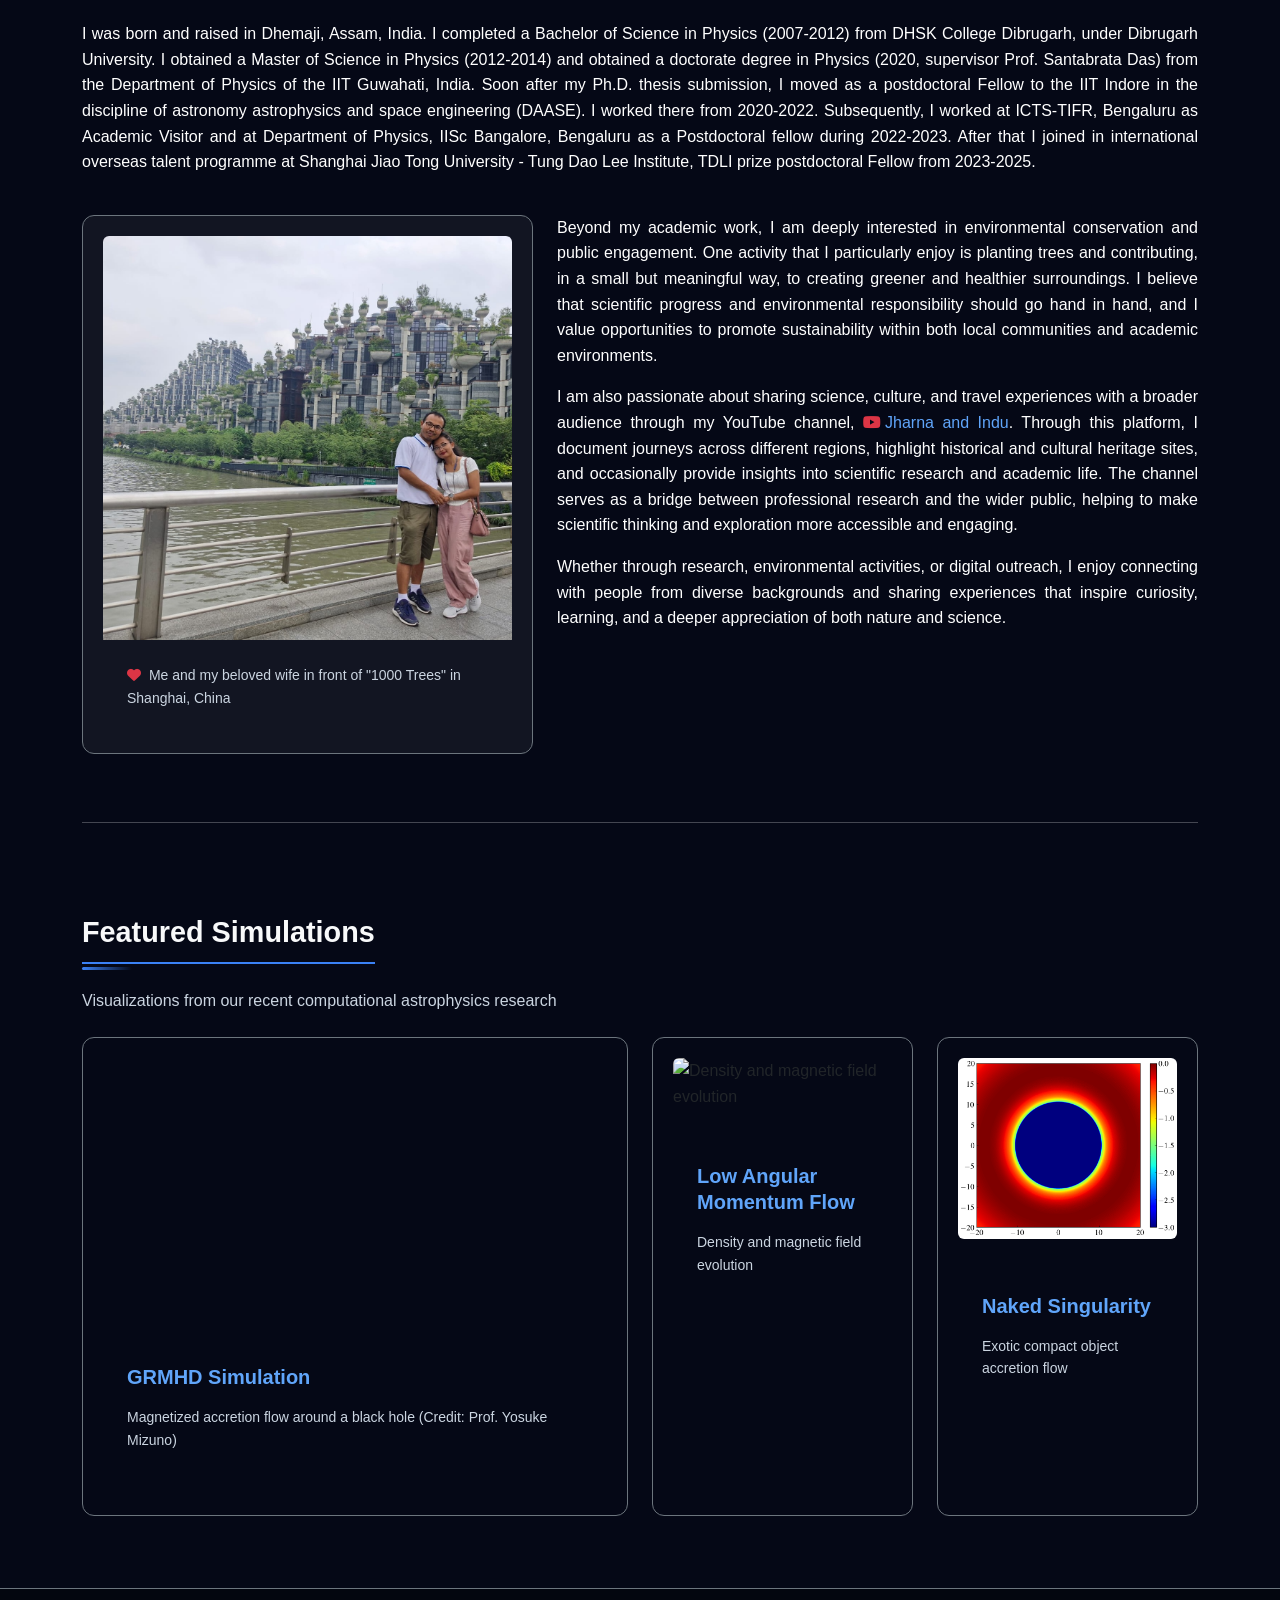
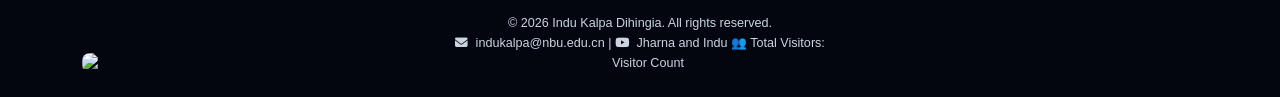
==== commit 7f4f8a7c: "counter" ====
--- a/index.html
+++ b/index.html
@@ -248,14 +248,12 @@
         <p class="text-muted small mb-0">
             <i class="fas fa-envelope me-1"></i> indukalpa@nbu.edu.cn |
             <i class="fab fa-youtube me-1"></i> <a href="https://www.youtube.com/@jharnakalpa" class="text-muted text-decoration-none" target="_blank">Jharna and Indu</a>
+            <span>
+                👥 Total Visitors:
+                <img src="https://visitor-badge.laobi.icu/badge?page_id=ikd4638"
+                     alt="Visitor Count">
+            </span>
         </p>
-        <p>
-        <span>
-            👥 Total Visitors:
-            <img src="https://visitor-badge.laobi.icu/badge?page_id=ikd4638"
-                 alt="Visitor Count">
-        </span>
-        <p>
     </div>
 </footer>
 
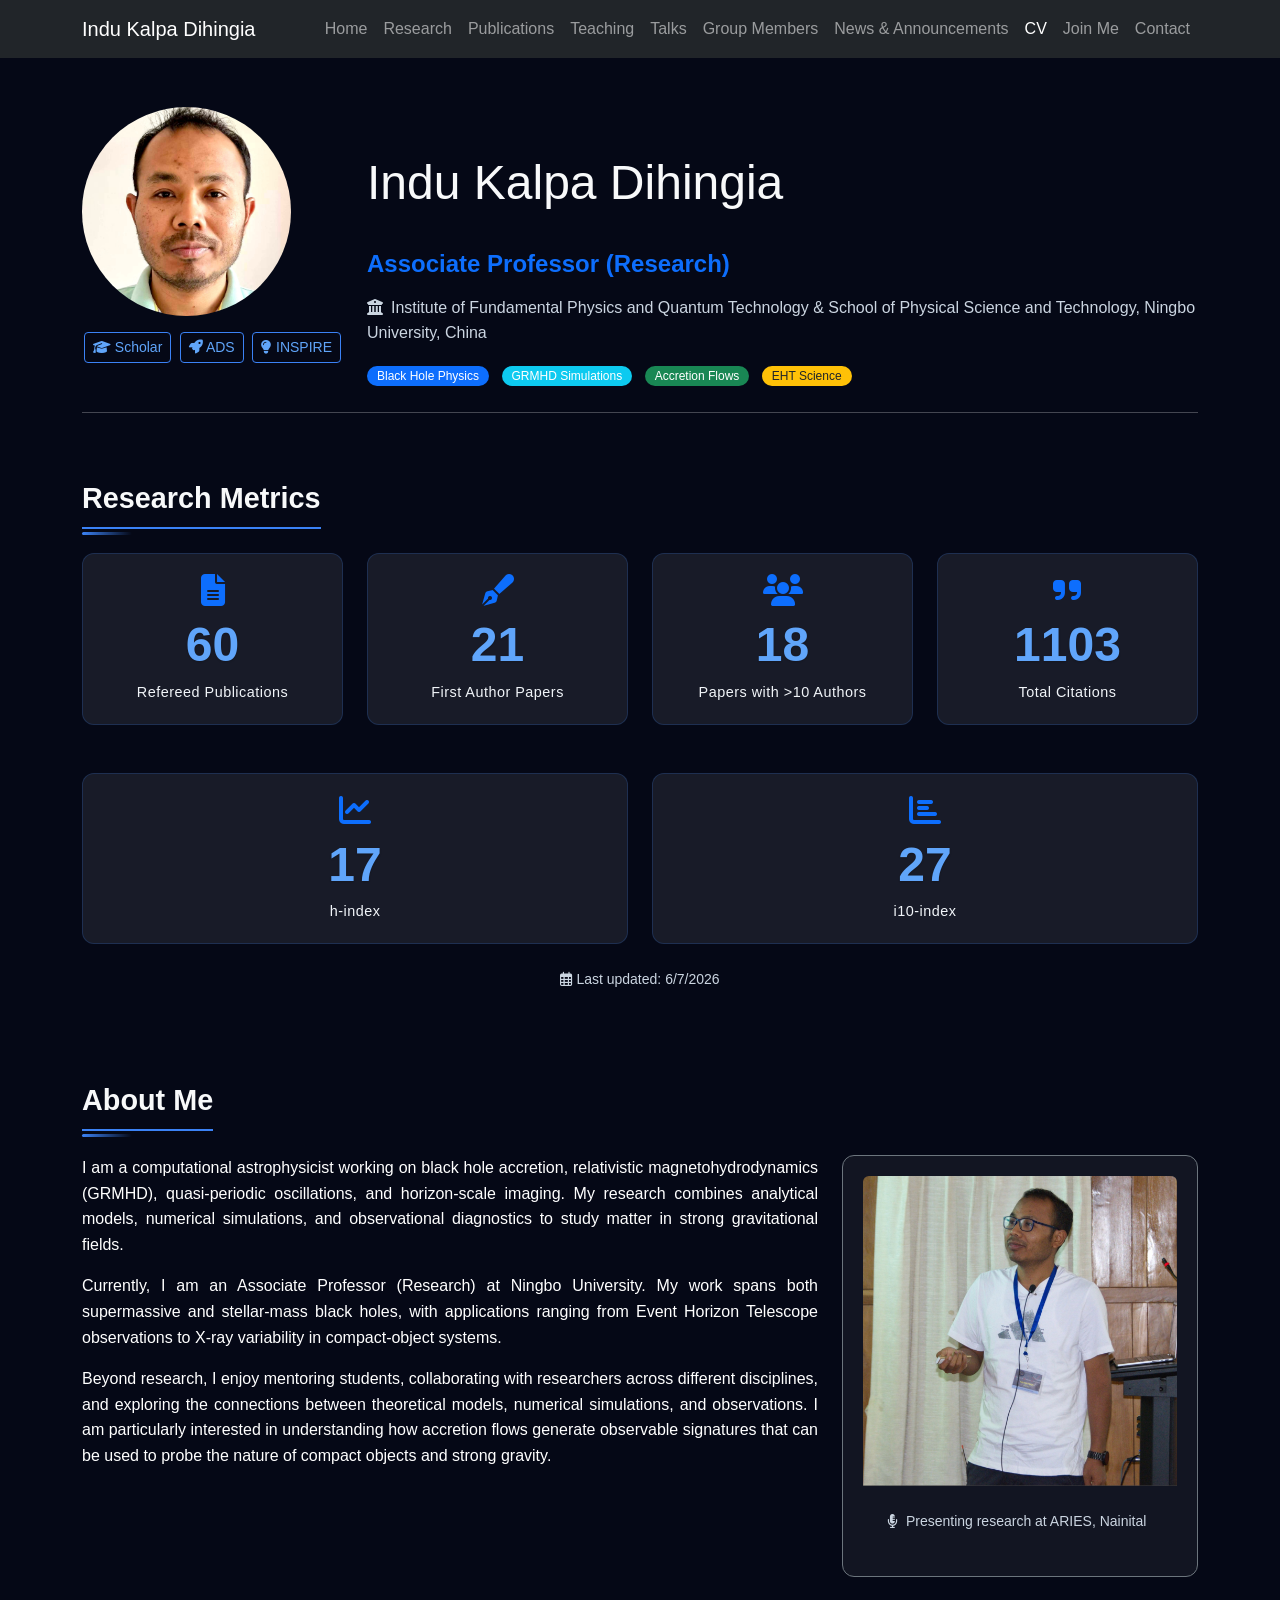
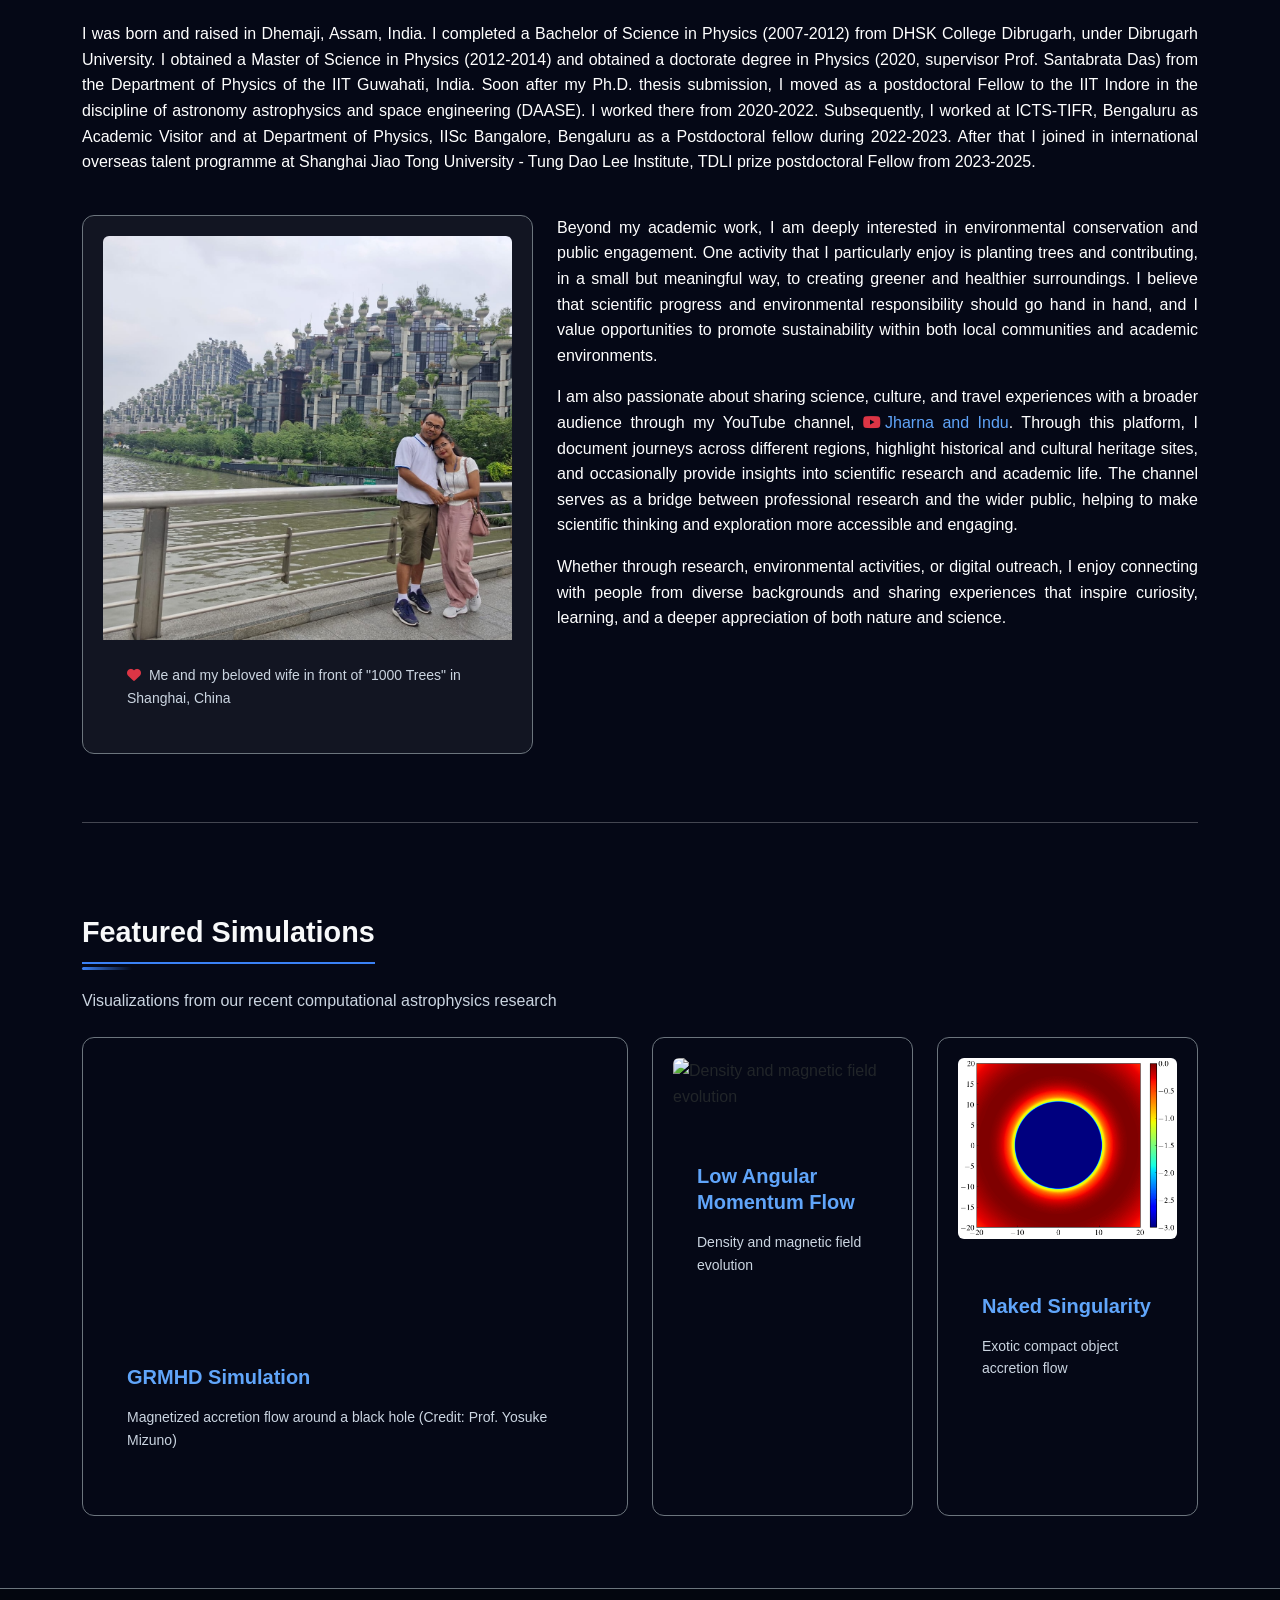
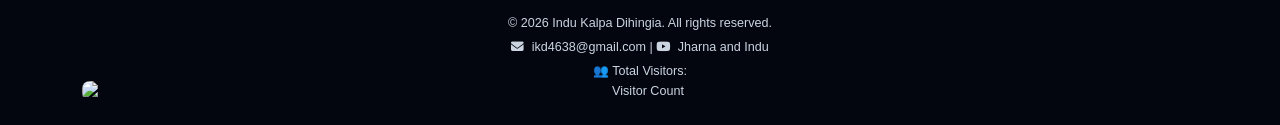
==== commit bb44f387: "counter" ====
--- a/index.html
+++ b/index.html
@@ -242,17 +242,16 @@
 <!-- Footer -->
 <footer class="text-center py-4 mt-5 border-top border-secondary">
     <div class="container">
-        <p class="text-muted small mb-0">
+        <p class="text-muted small mb-1">
             &copy; <span id="current-year"></span> Indu Kalpa Dihingia. All rights reserved.
         </p>
+        <p class="text-muted small mb-1">
+            <i class="fas fa-envelope me-1"></i> ikd4638@gmail.com |
+            <i class="fab fa-youtube me-1"></i> <a href="https://www.youtube.com/@jharnakalpa" class="text-muted text-decoration-none" target="_blank">Jharna and Indu</a>
+        </p>
         <p class="text-muted small mb-0">
-            <i class="fas fa-envelope me-1"></i> indukalpa@nbu.edu.cn |
-            <i class="fab fa-youtube me-1"></i> <a href="https://www.youtube.com/@jharnakalpa" class="text-muted text-decoration-none" target="_blank">Jharna and Indu</a>
-            <span>
-                👥 Total Visitors:
-                <img src="https://visitor-badge.laobi.icu/badge?page_id=ikd4638"
-                     alt="Visitor Count">
-            </span>
+            👥 Total Visitors:
+            <img src="https://visitor-badge.laobi.icu/badge?page_id=ikd4638" alt="Visitor Count" style="vertical-align: middle;">
         </p>
     </div>
 </footer>
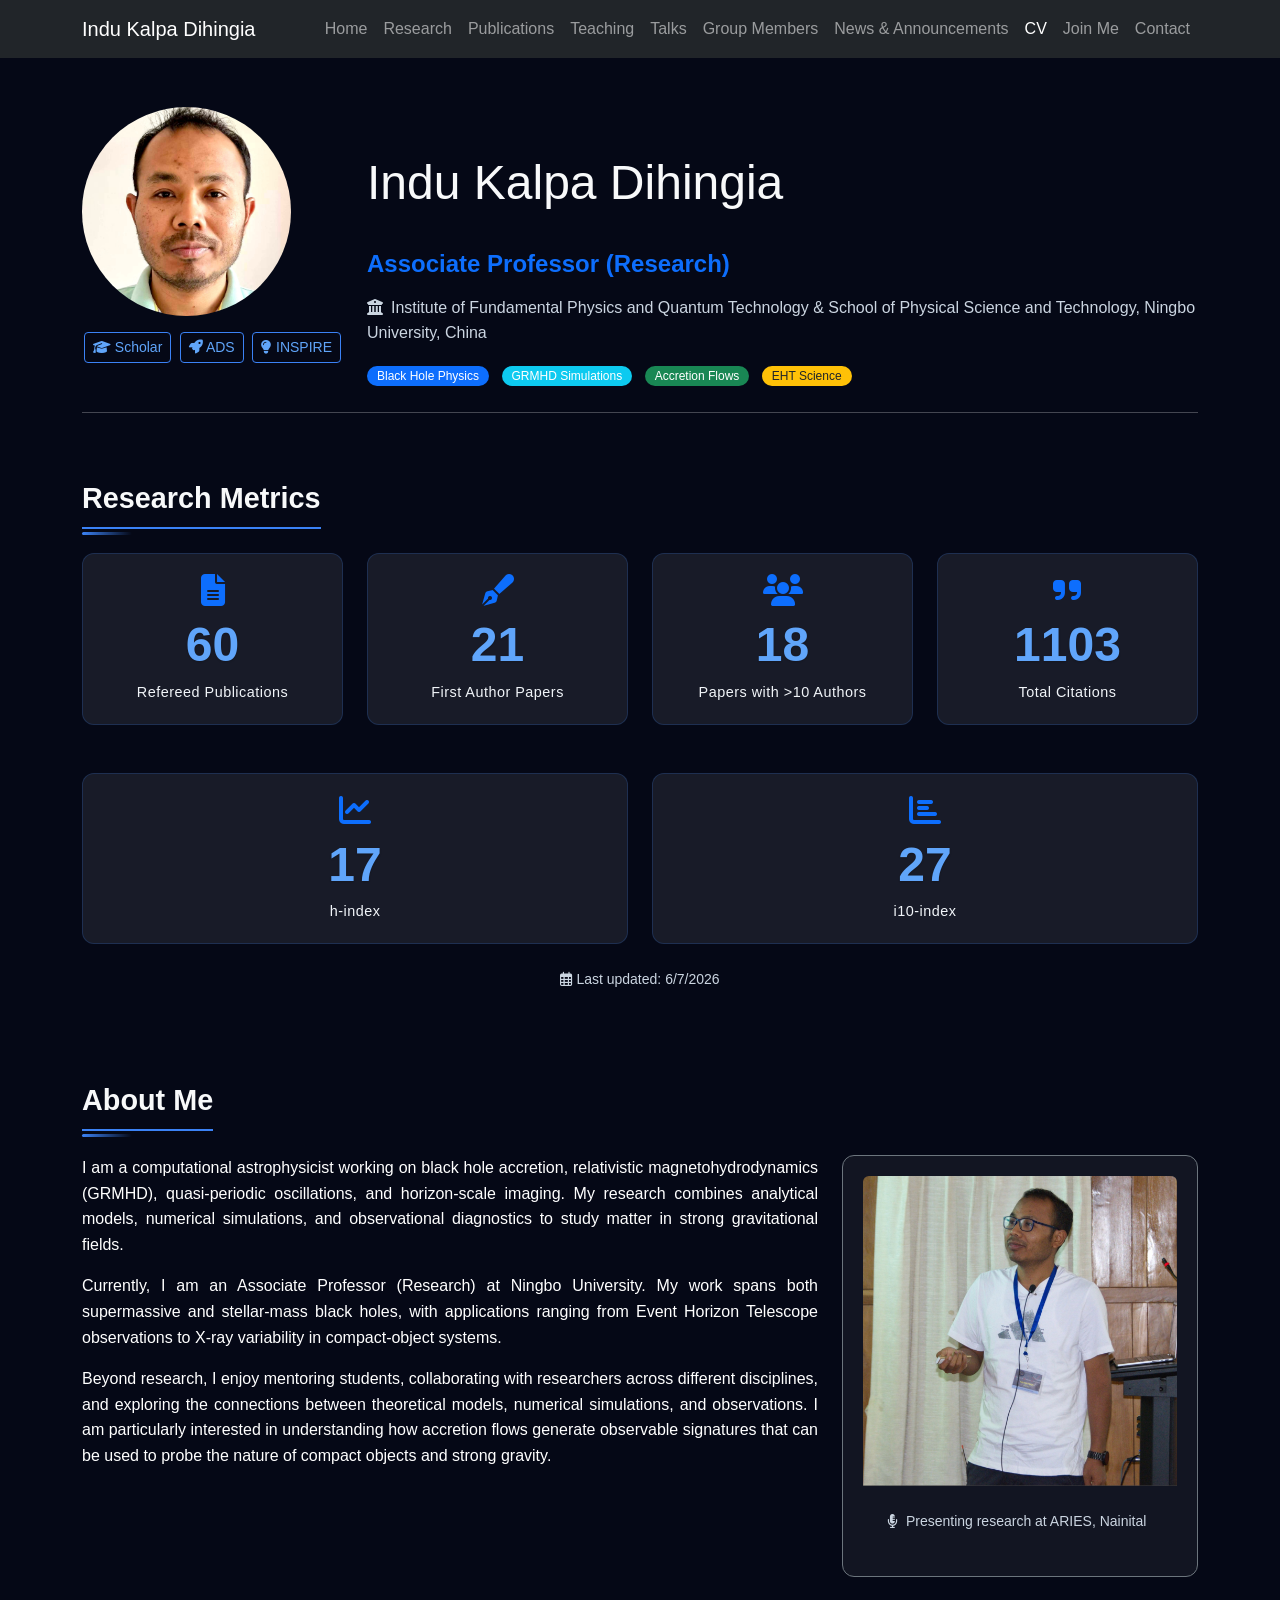
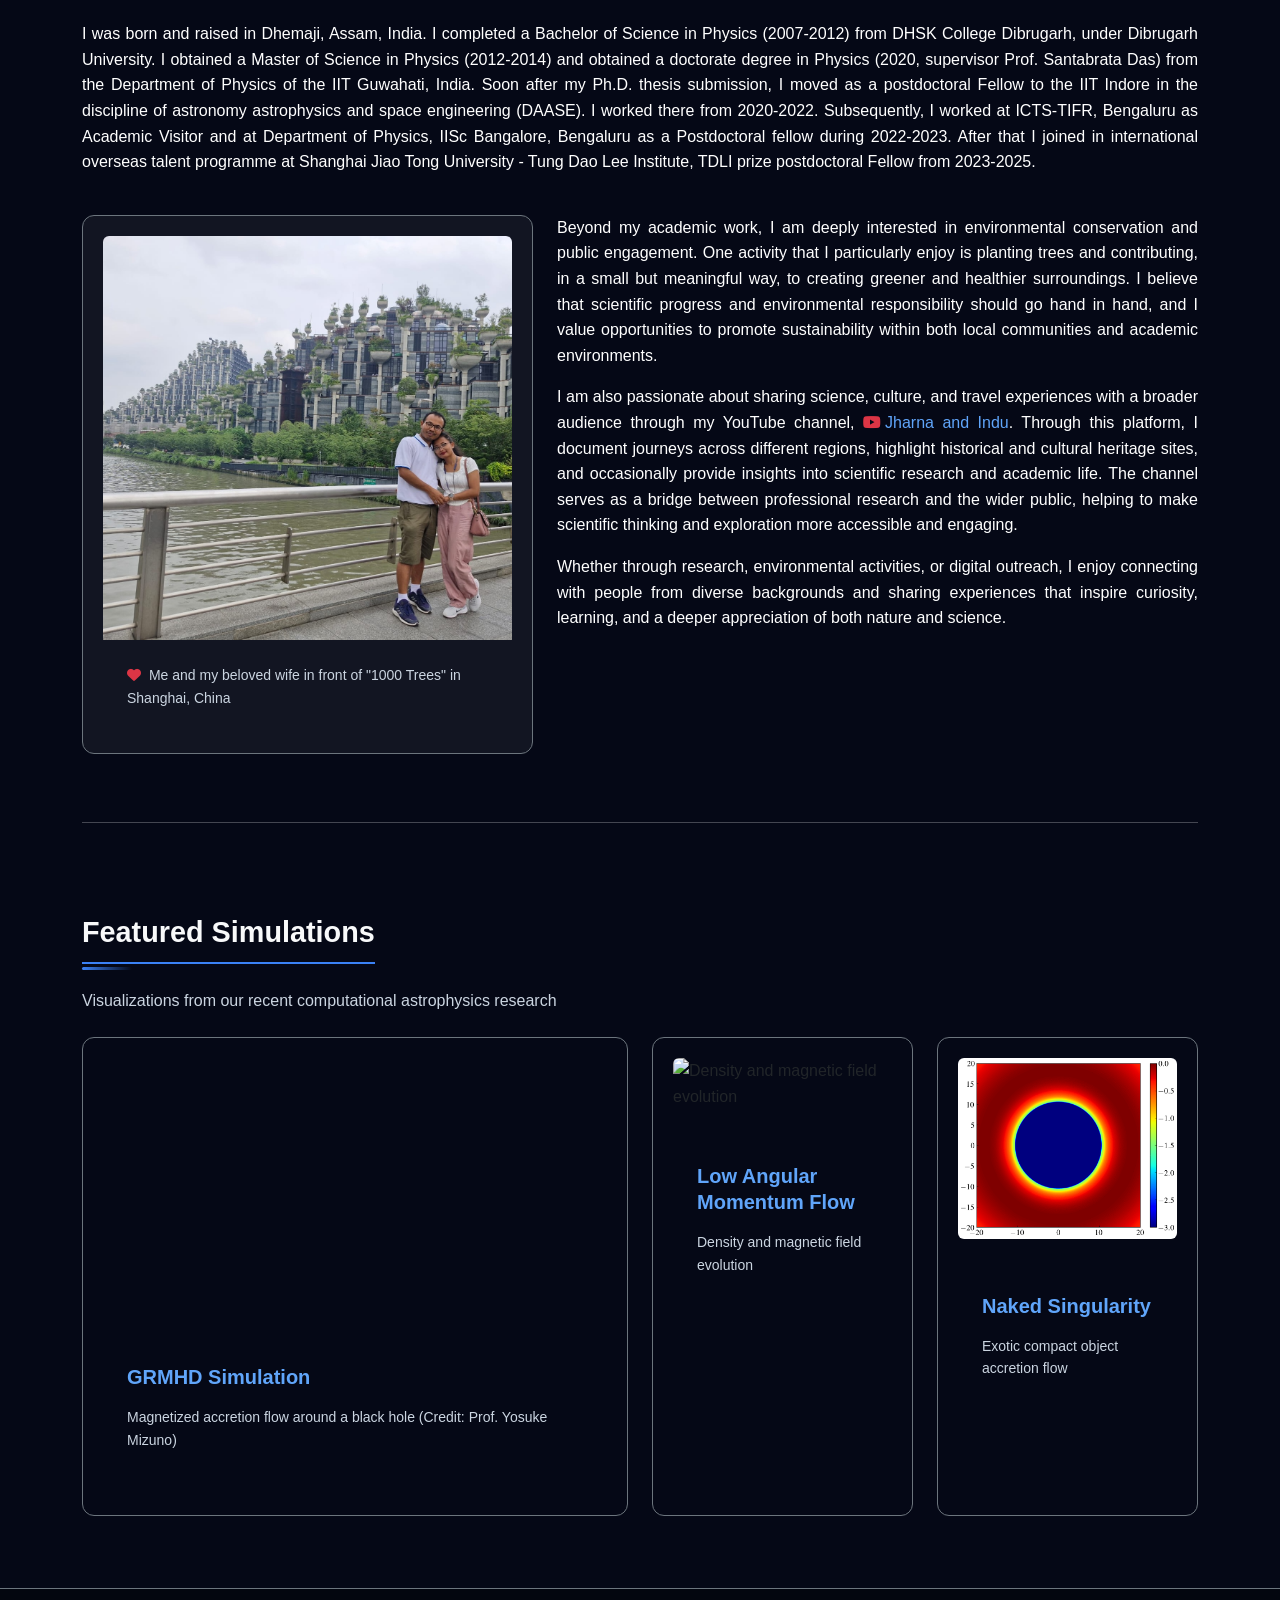
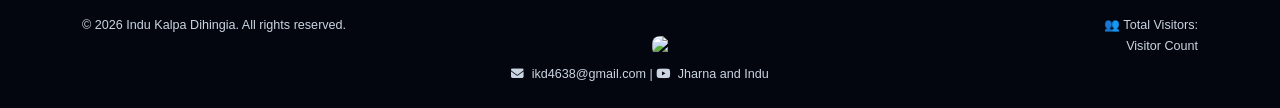
==== commit 86fcd887: "counter" ====
--- a/index.html
+++ b/index.html
@@ -242,20 +242,29 @@
 <!-- Footer -->
 <footer class="text-center py-4 mt-5 border-top border-secondary">
     <div class="container">
-        <p class="text-muted small mb-1">
-            &copy; <span id="current-year"></span> Indu Kalpa Dihingia. All rights reserved.
-        </p>
-        <p class="text-muted small mb-1">
-            <i class="fas fa-envelope me-1"></i> ikd4638@gmail.com |
-            <i class="fab fa-youtube me-1"></i> <a href="https://www.youtube.com/@jharnakalpa" class="text-muted text-decoration-none" target="_blank">Jharna and Indu</a>
-        </p>
-        <p class="text-muted small mb-0">
-            👥 Total Visitors:
-            <img src="https://visitor-badge.laobi.icu/badge?page_id=ikd4638" alt="Visitor Count" style="vertical-align: middle;">
-        </p>
+        <div class="row">
+            <div class="col-md-6 text-md-start mb-2 mb-md-0">
+                <span class="text-muted small">
+                    &copy; <span id="current-year"></span> Indu Kalpa Dihingia. All rights reserved.
+                </span>
+            </div>
+            <div class="col-md-6 text-md-end">
+                <span class="text-muted small">
+                    👥 Total Visitors:
+                    <img src="https://visitor-badge.laobi.icu/badge?page_id=ikd4638" alt="Visitor Count" style="vertical-align: middle;">
+                </span>
+            </div>
+        </div>
+        <div class="row mt-2">
+            <div class="col-12">
+                <p class="text-muted small mb-0">
+                    <i class="fas fa-envelope me-1"></i> ikd4638@gmail.com |
+                    <i class="fab fa-youtube me-1"></i> <a href="https://www.youtube.com/@jharnakalpa" class="text-muted text-decoration-none" target="_blank">Jharna and Indu</a>
+                </p>
+            </div>
+        </div>
     </div>
 </footer>
-
 <script src="https://cdn.jsdelivr.net/npm/bootstrap@5.3.3/dist/js/bootstrap.bundle.min.js"></script>
 <script src="js/main.js"></script>
 
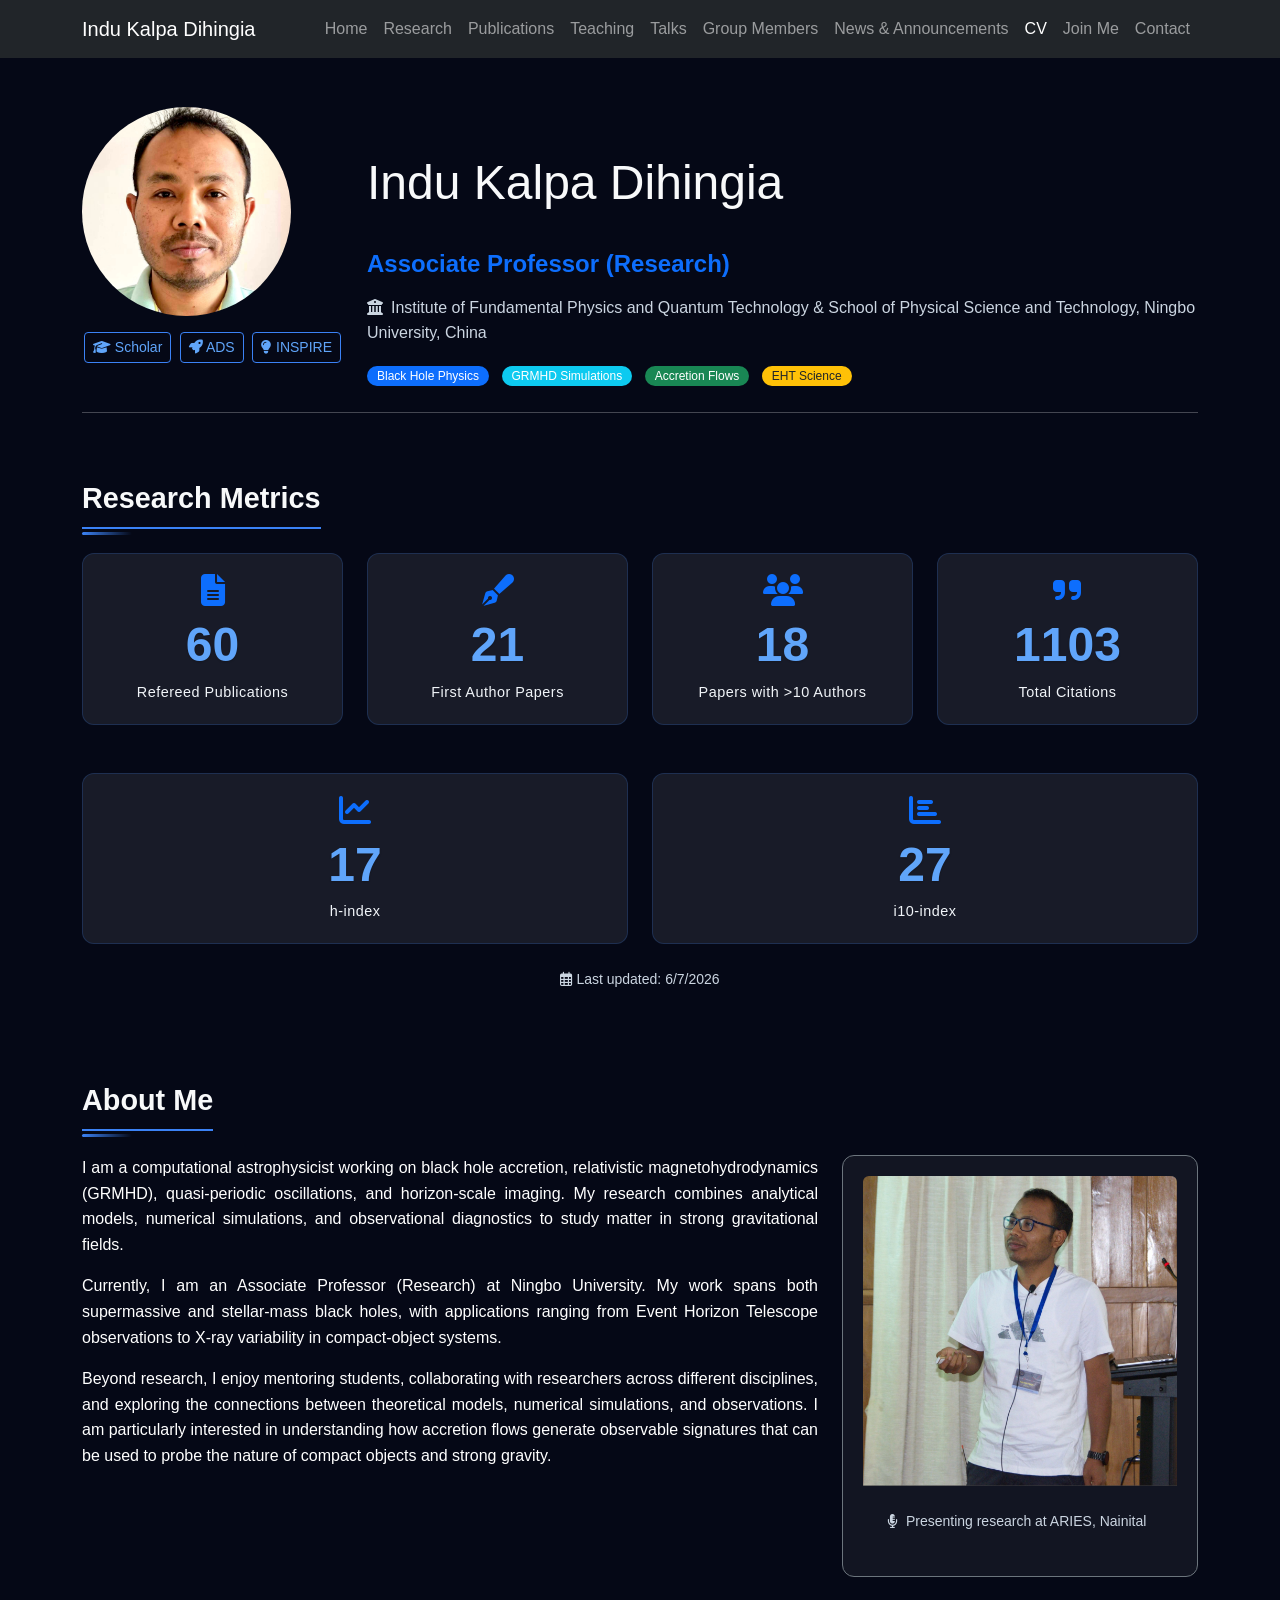
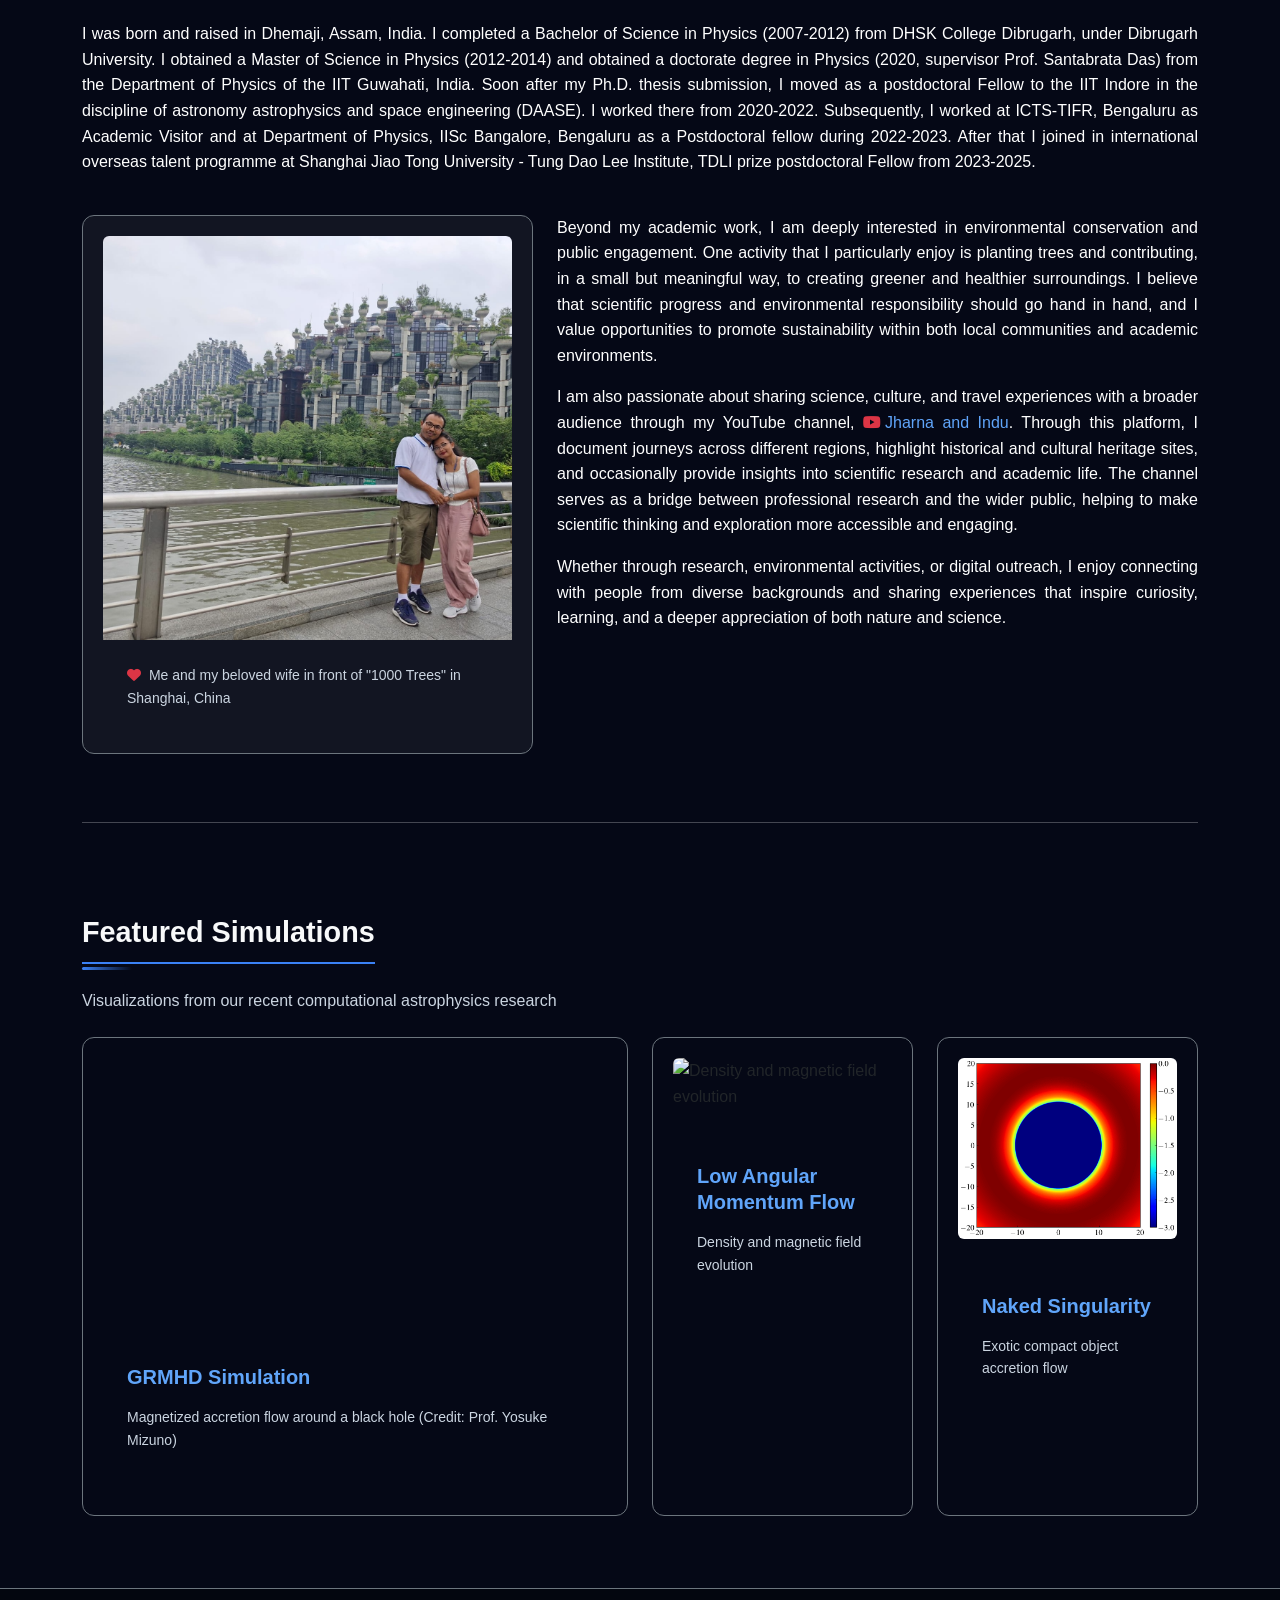
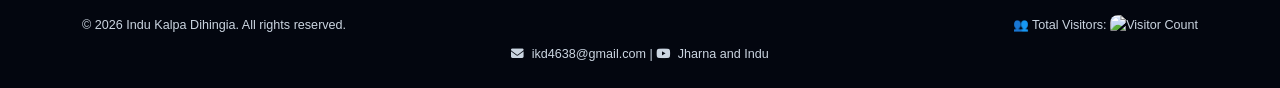
==== commit 8d5f7ec9: "counter" ====
--- a/index.html
+++ b/index.html
@@ -251,7 +251,7 @@
             <div class="col-md-6 text-md-end">
                 <span class="text-muted small">
                     👥 Total Visitors:
-                    <img src="https://visitor-badge.laobi.icu/badge?page_id=ikd4638" alt="Visitor Count" style="vertical-align: middle;">
+                    <img src="https://visitor-badge.laobi.icu/badge?page_id=ikd4638" alt="Visitor Count" style="display: inline; vertical-align: middle;">
                 </span>
             </div>
         </div>
